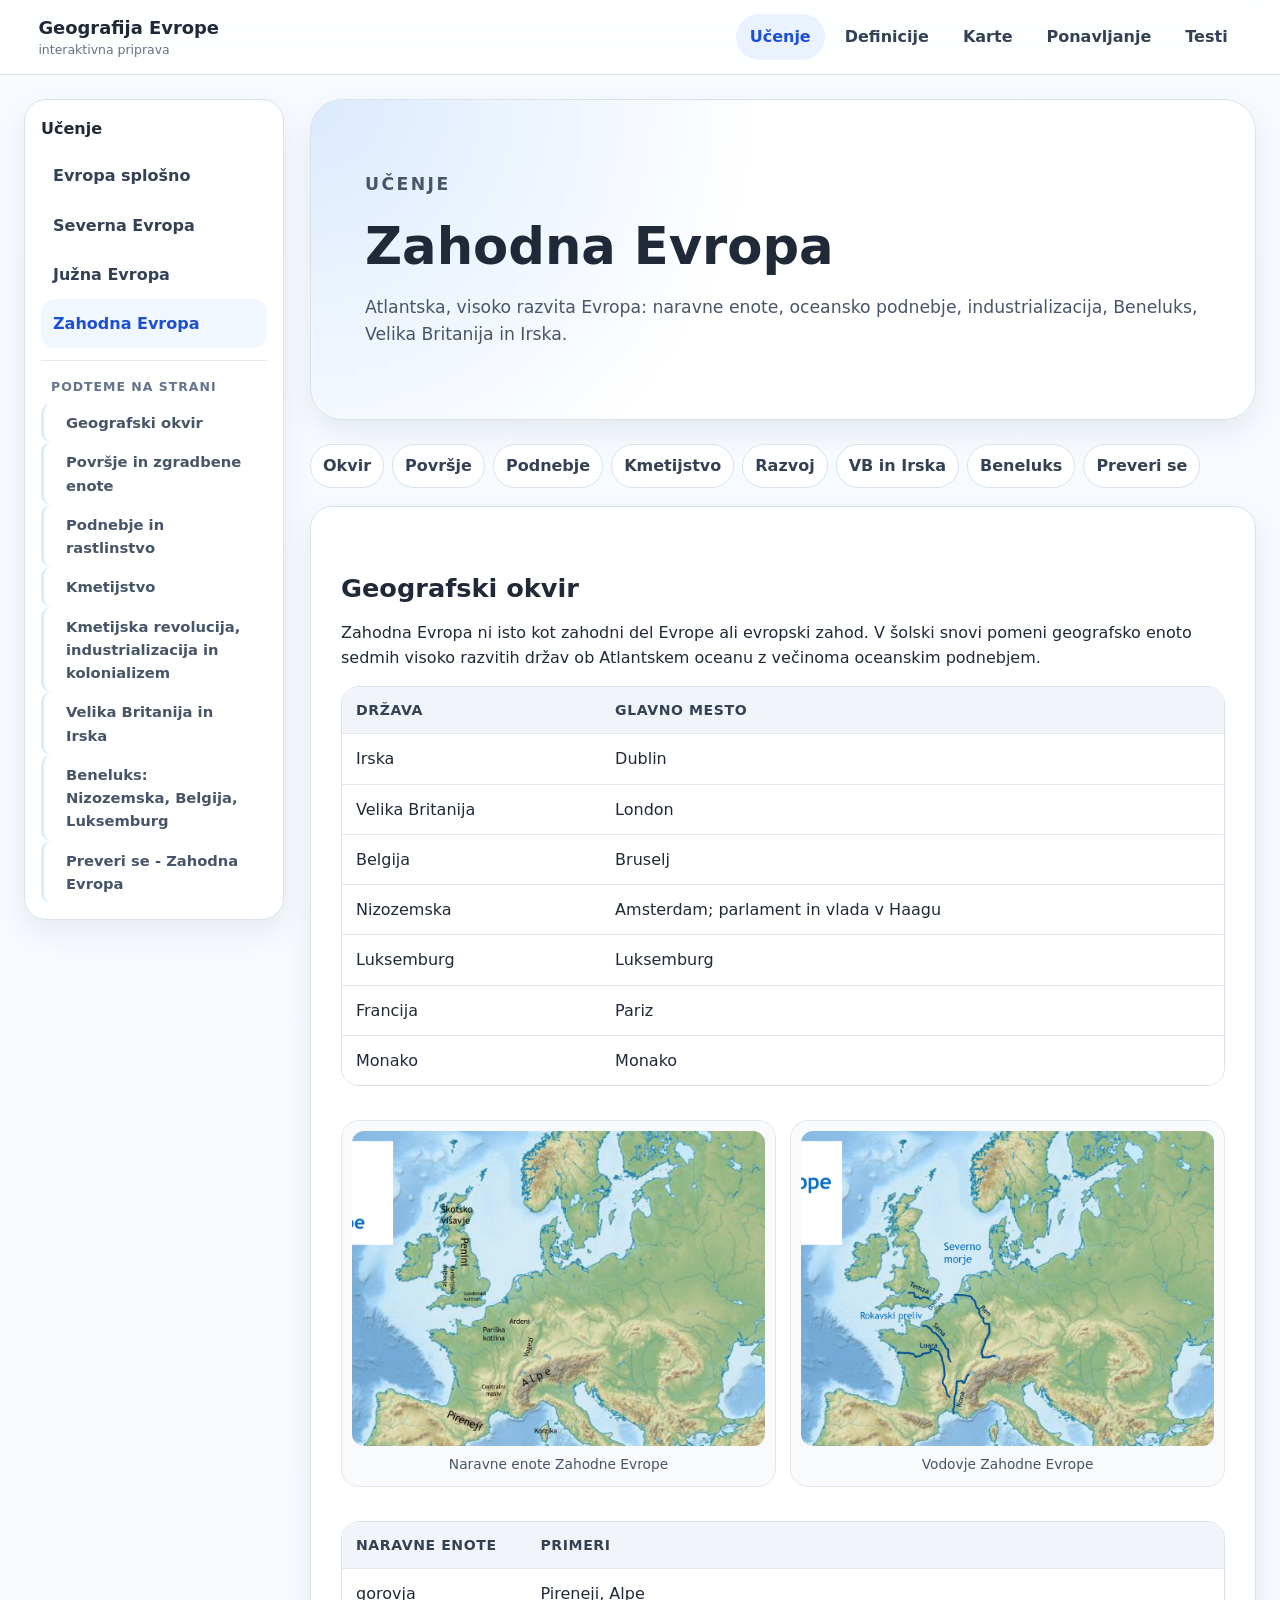
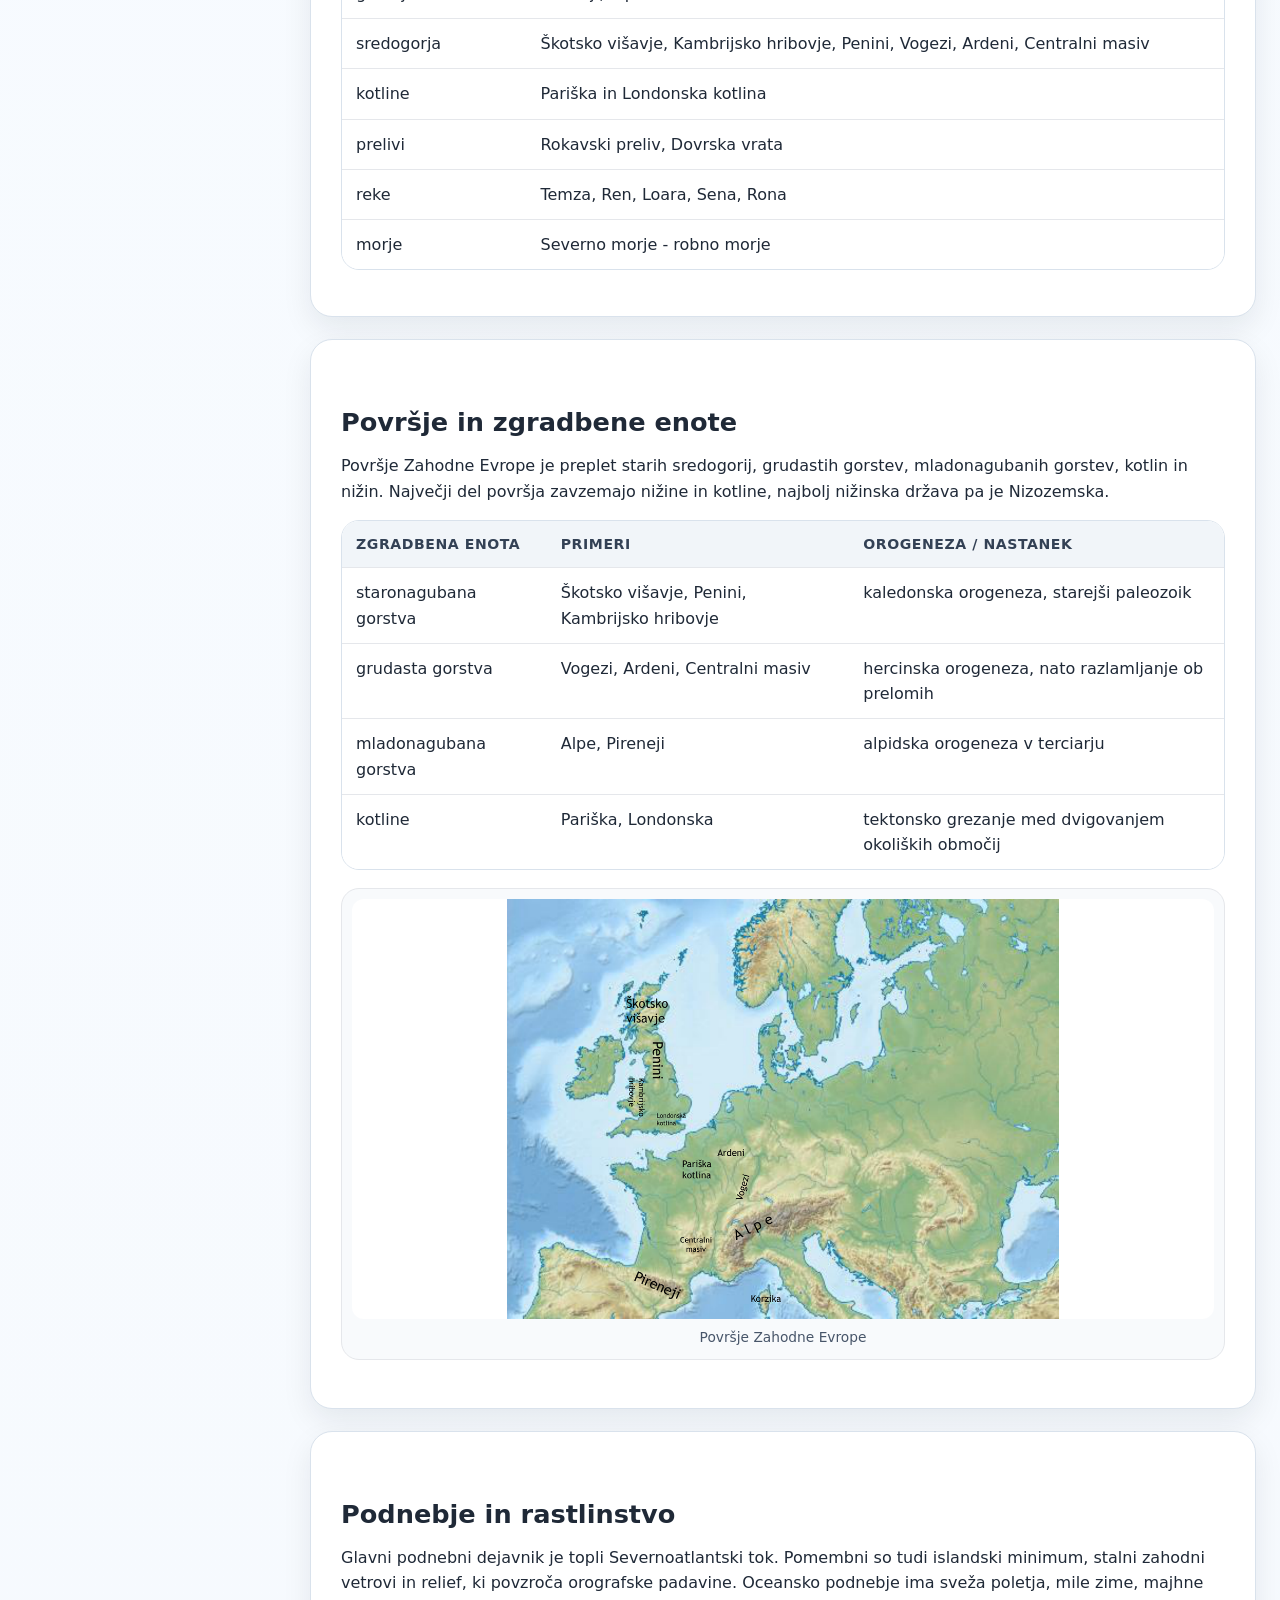
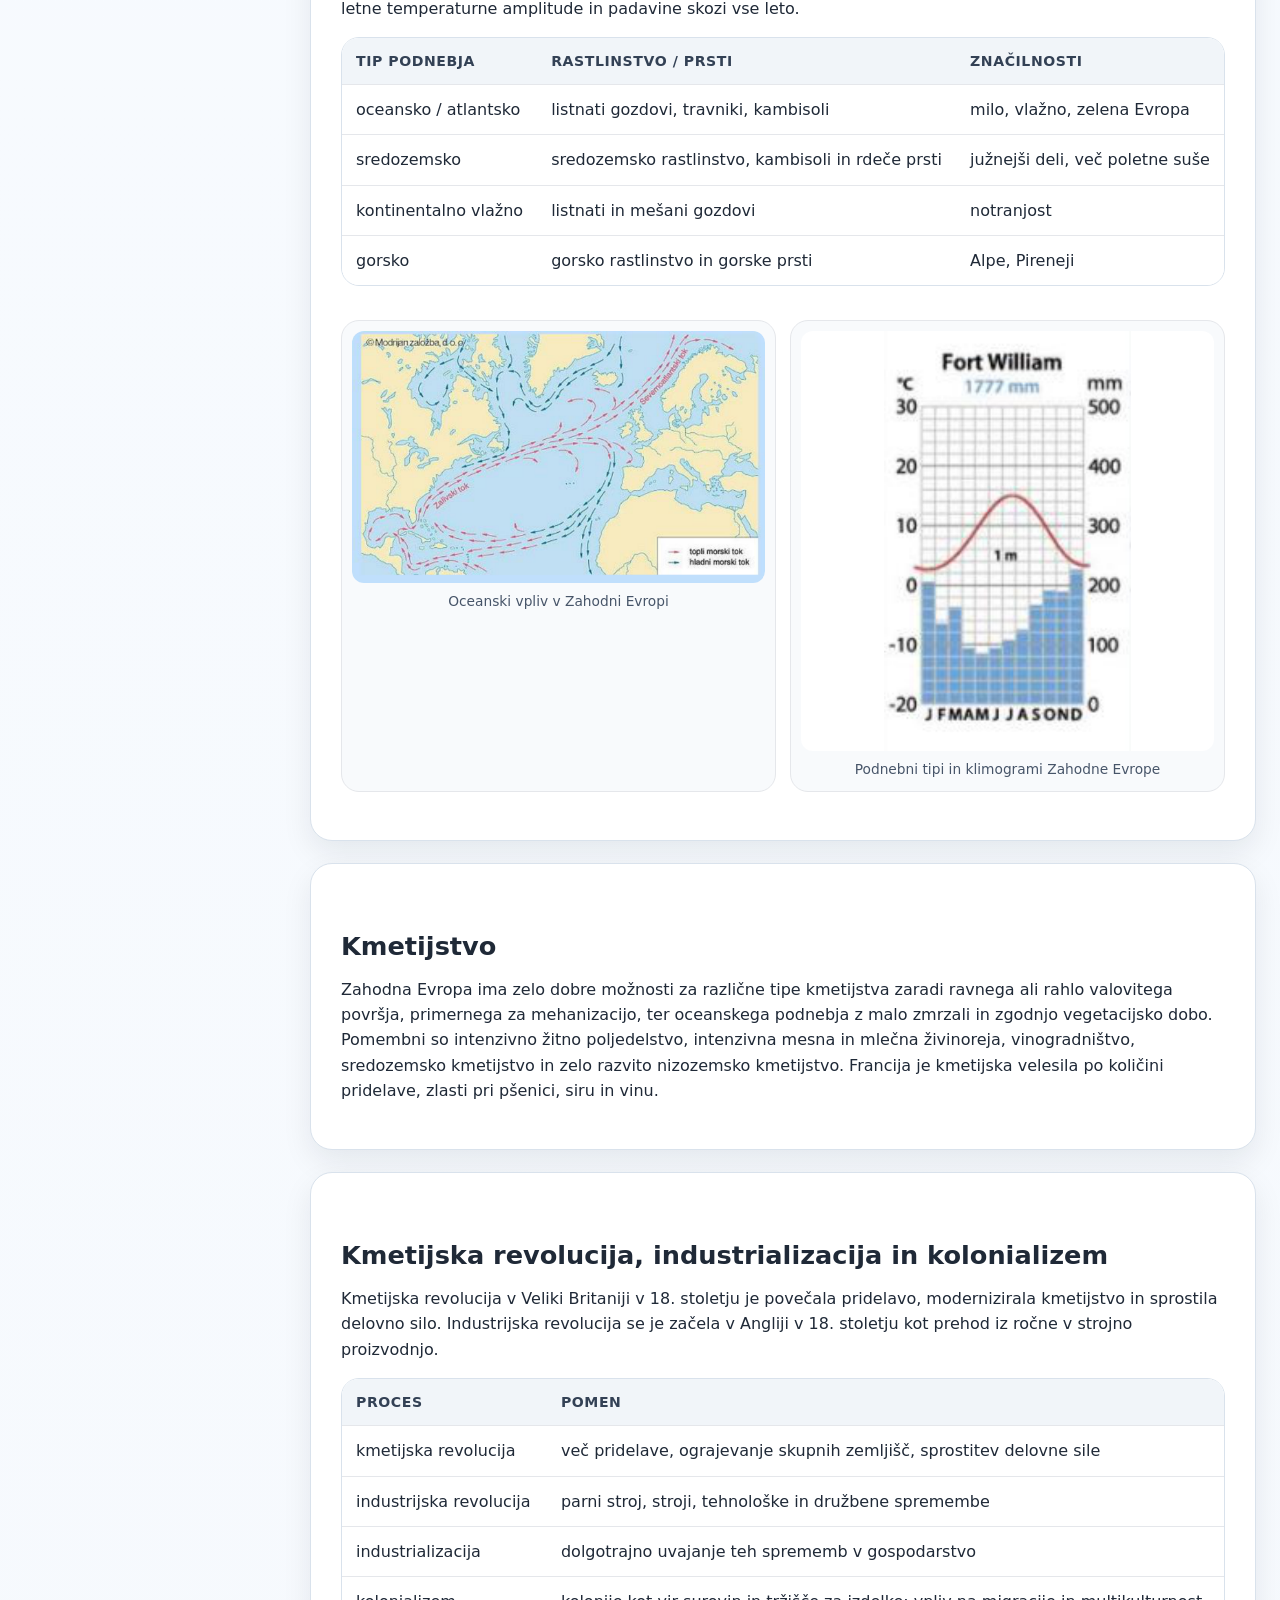
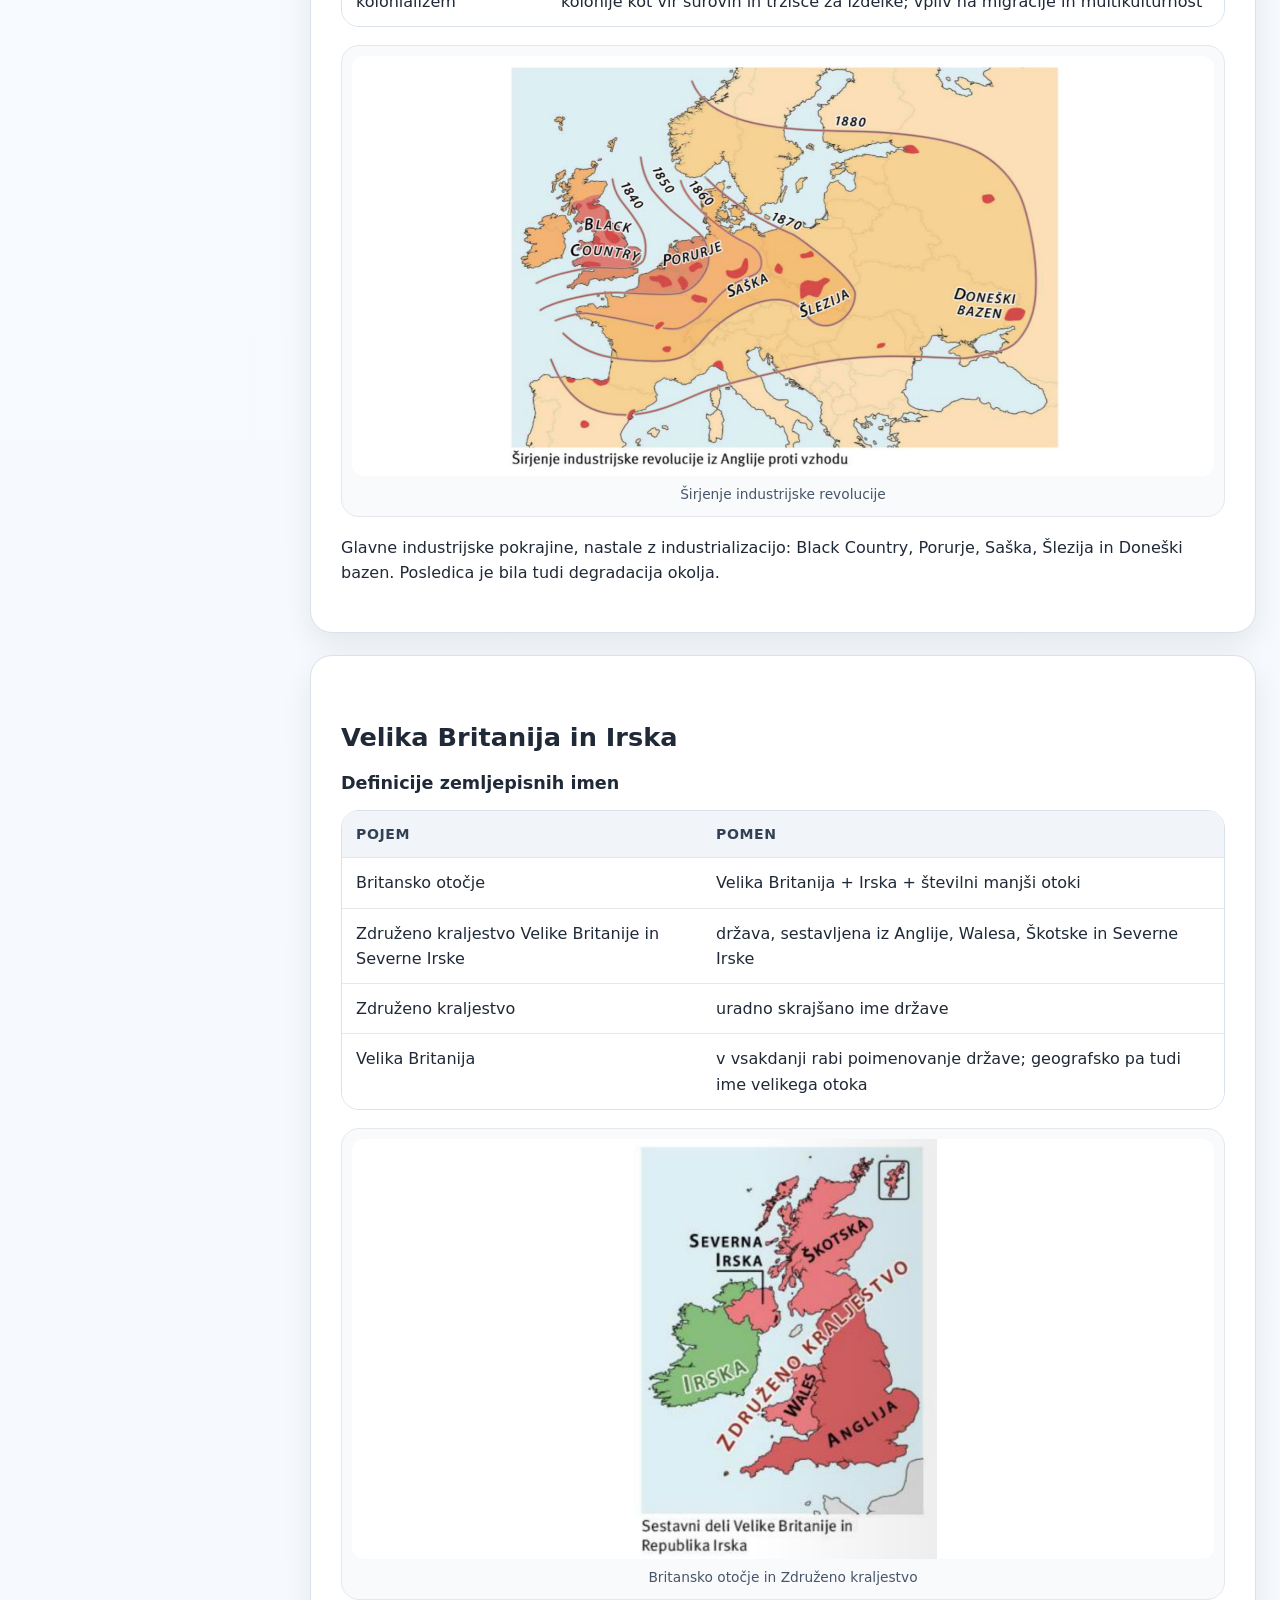
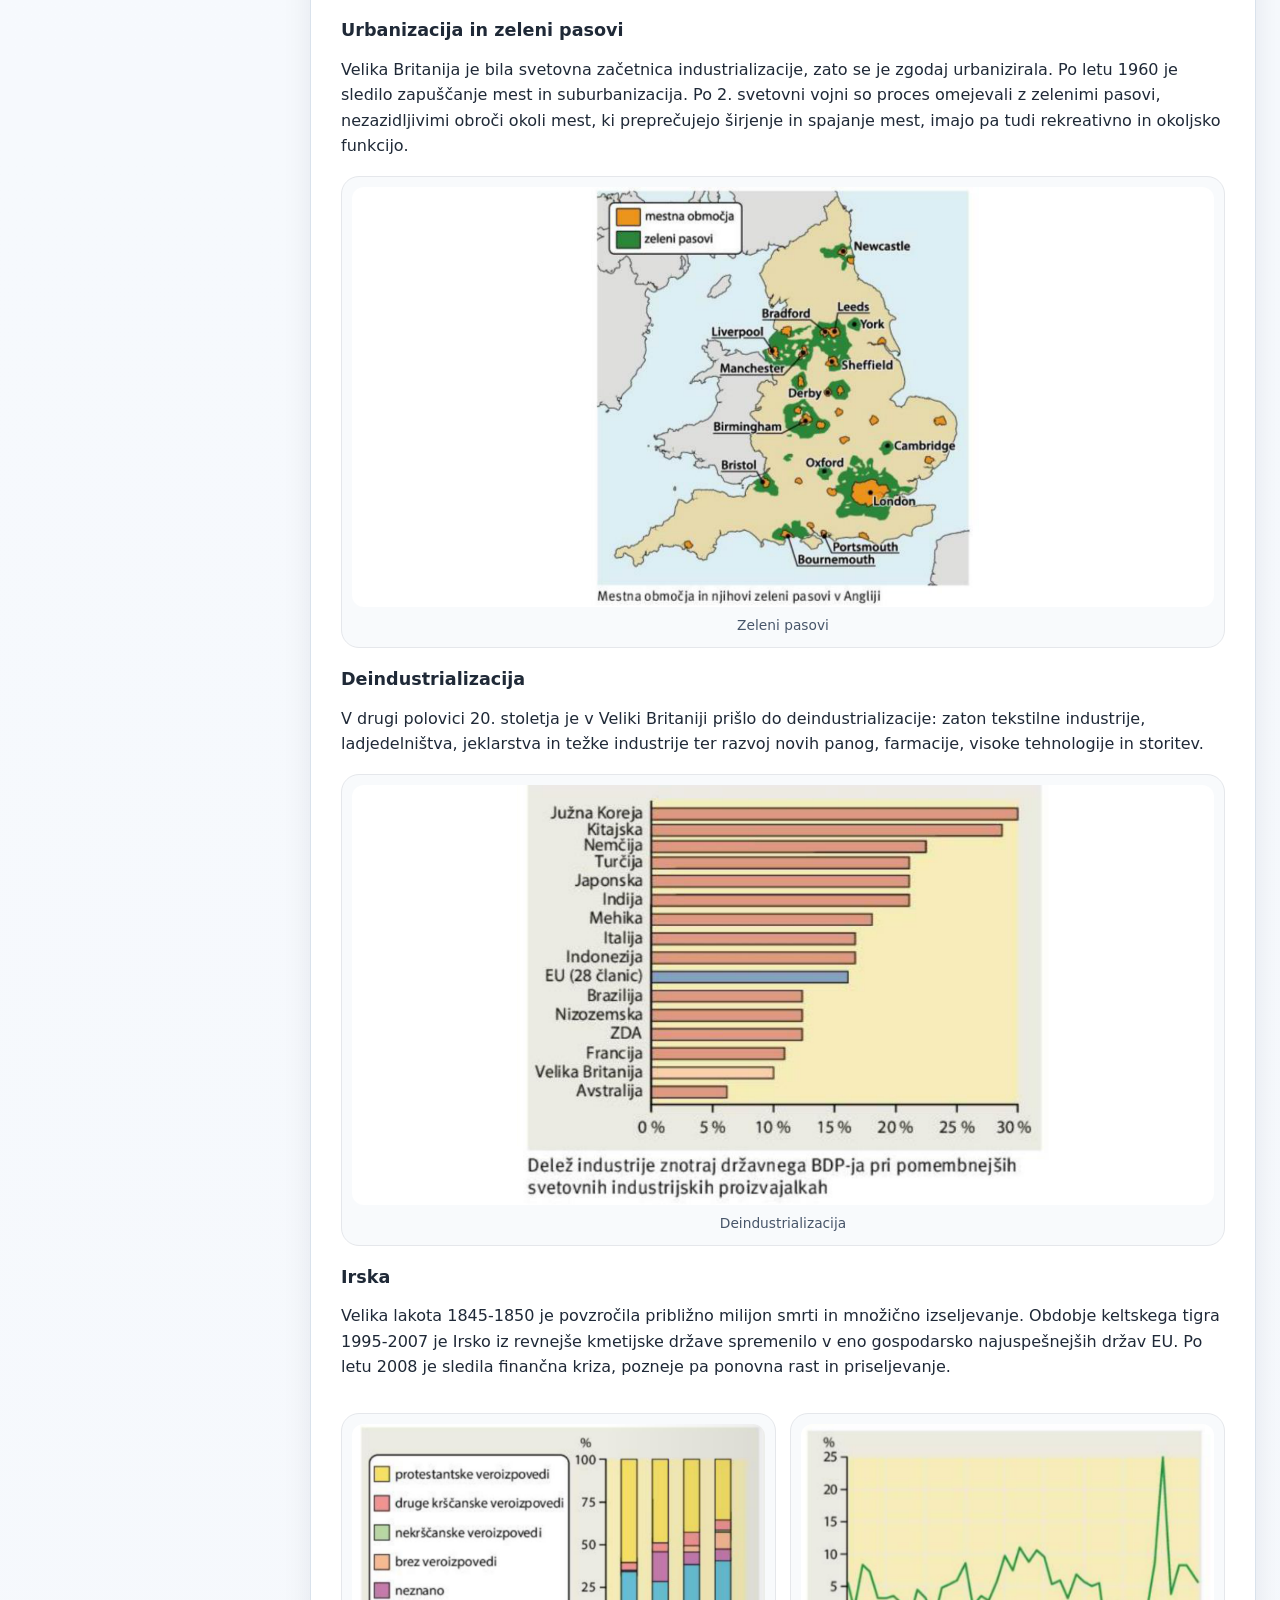
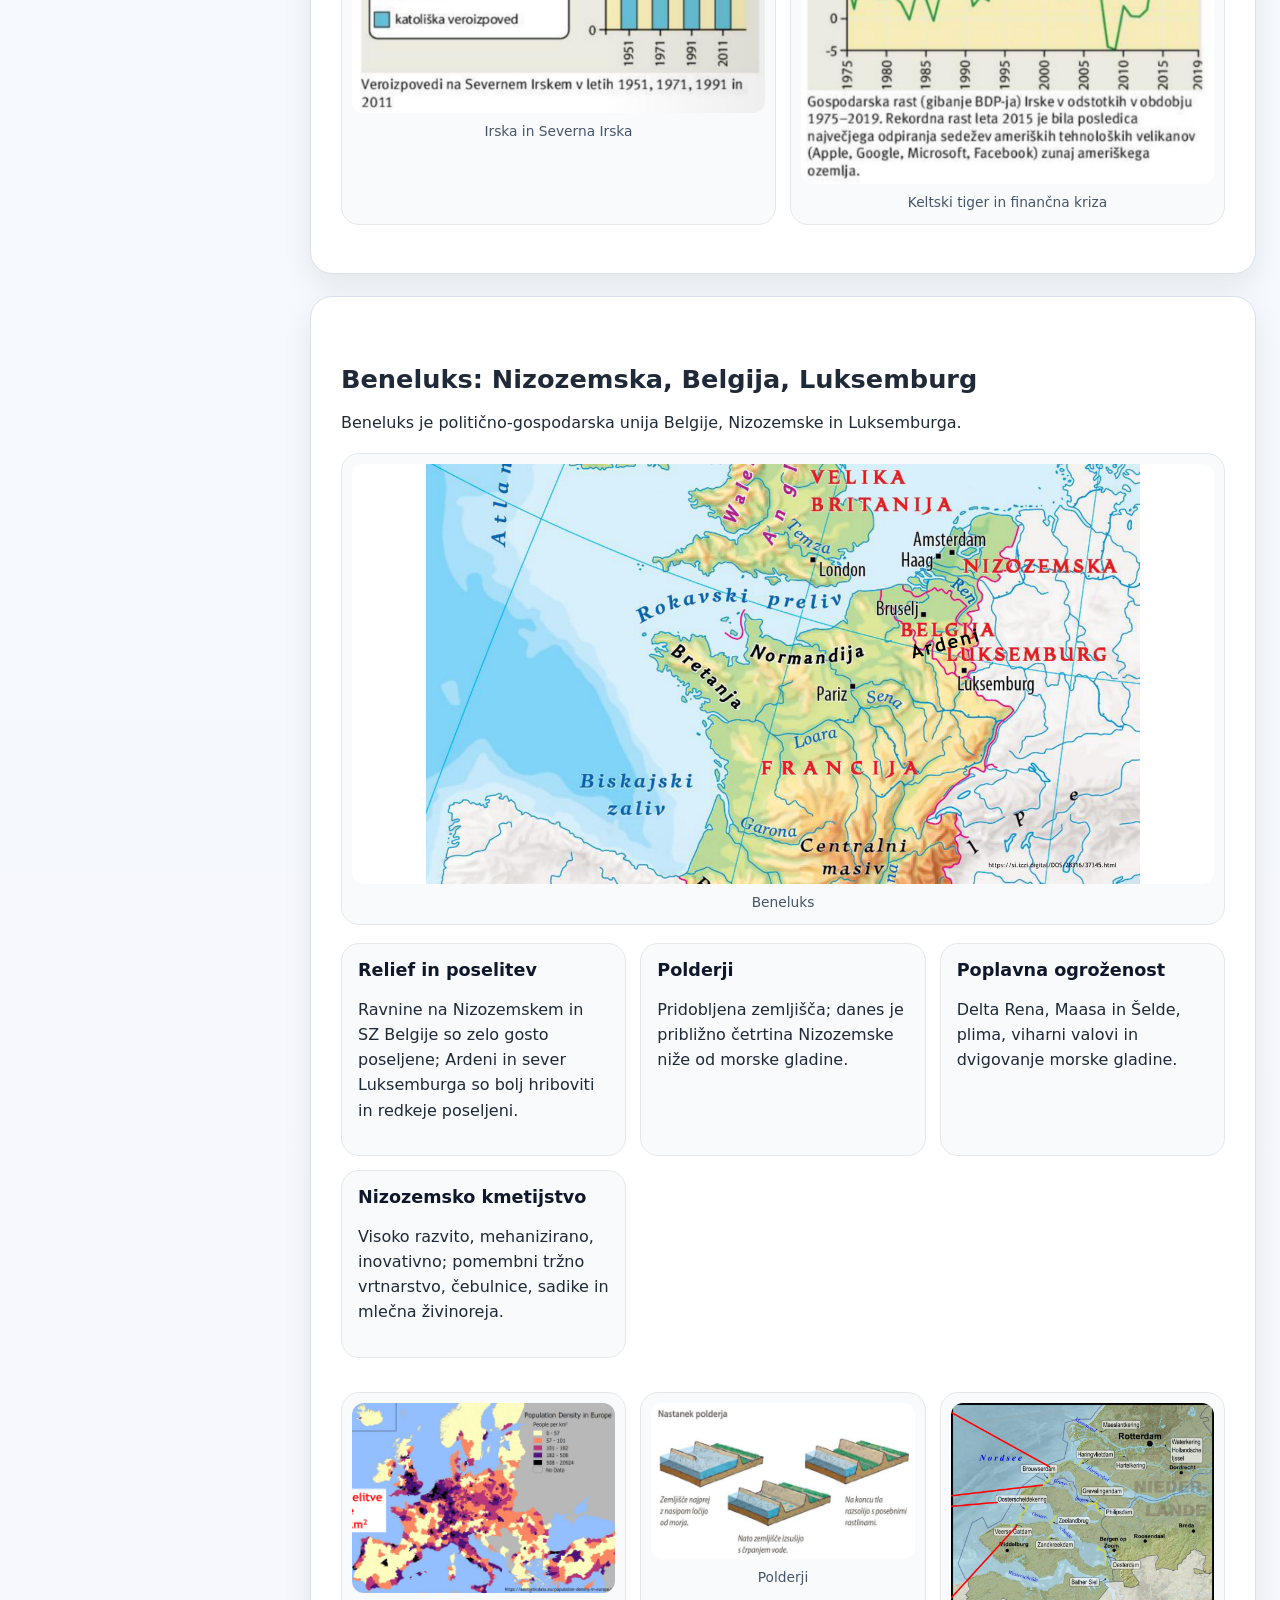
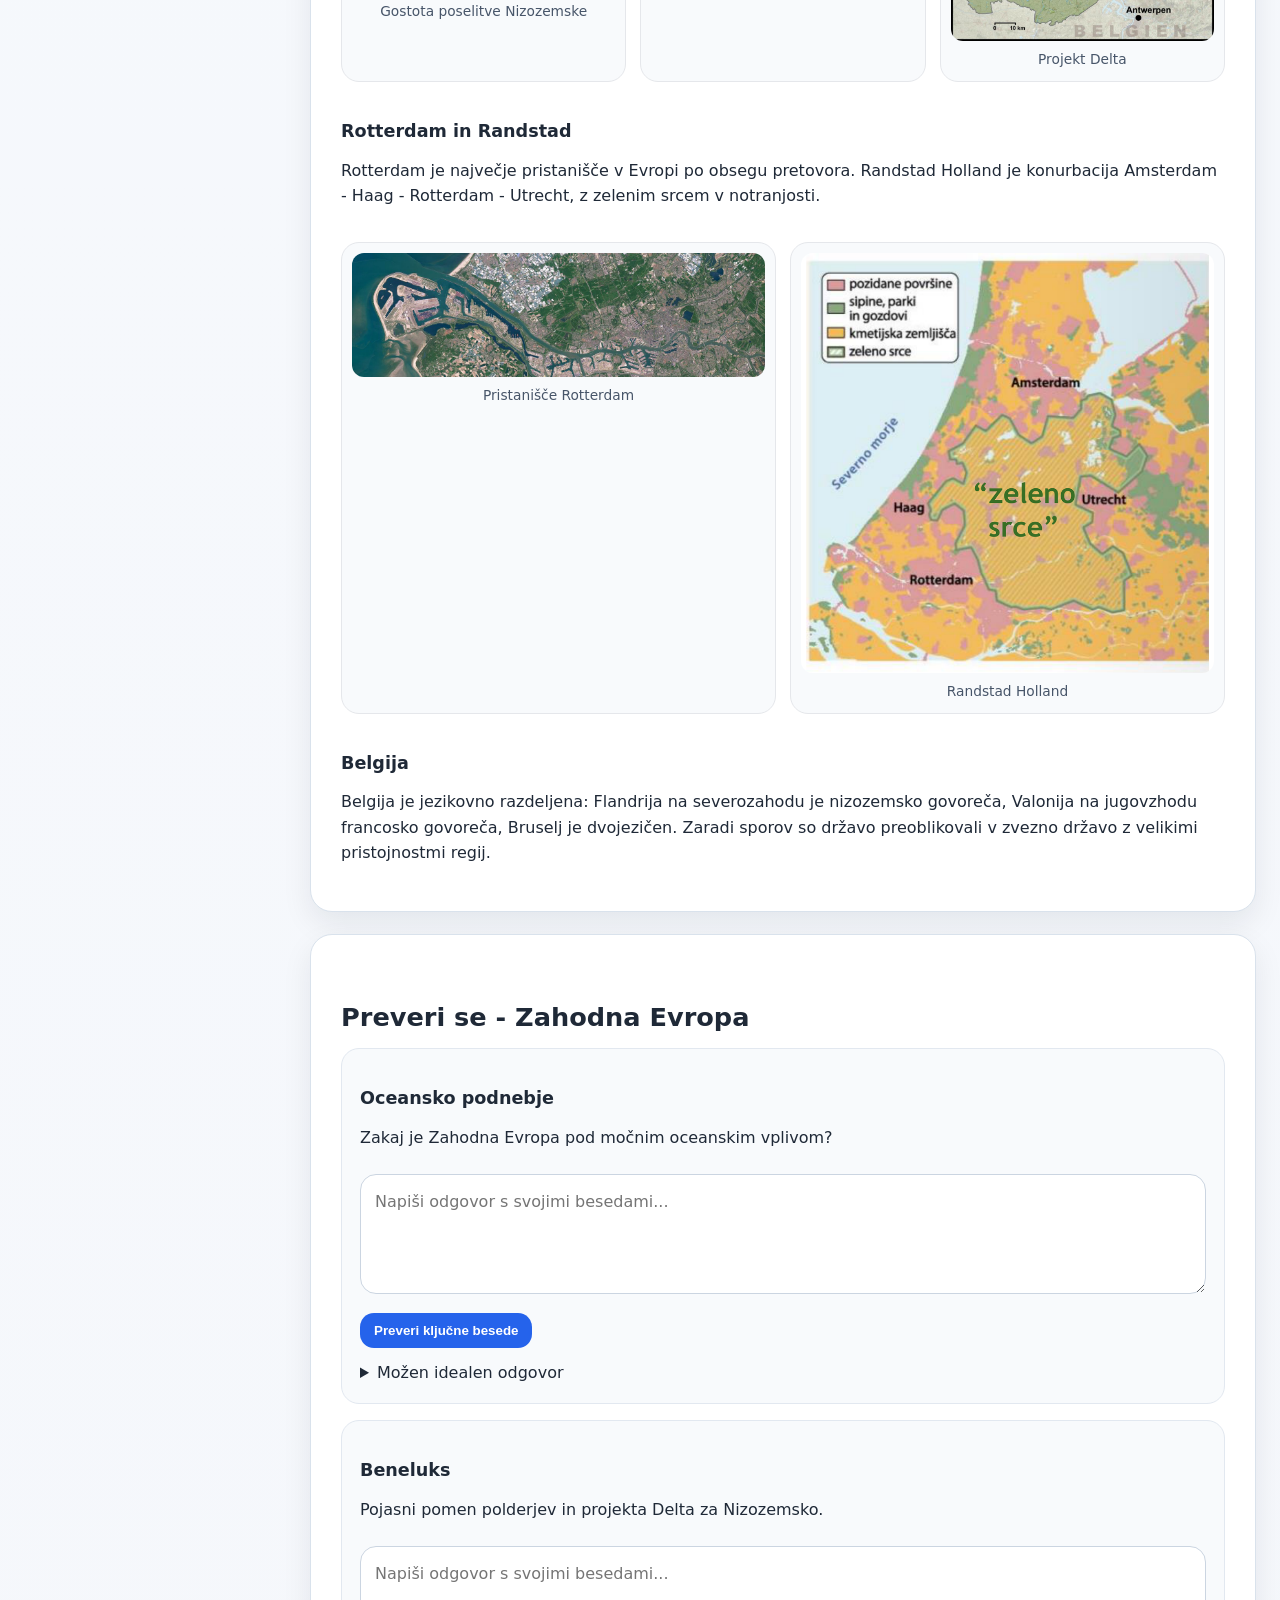
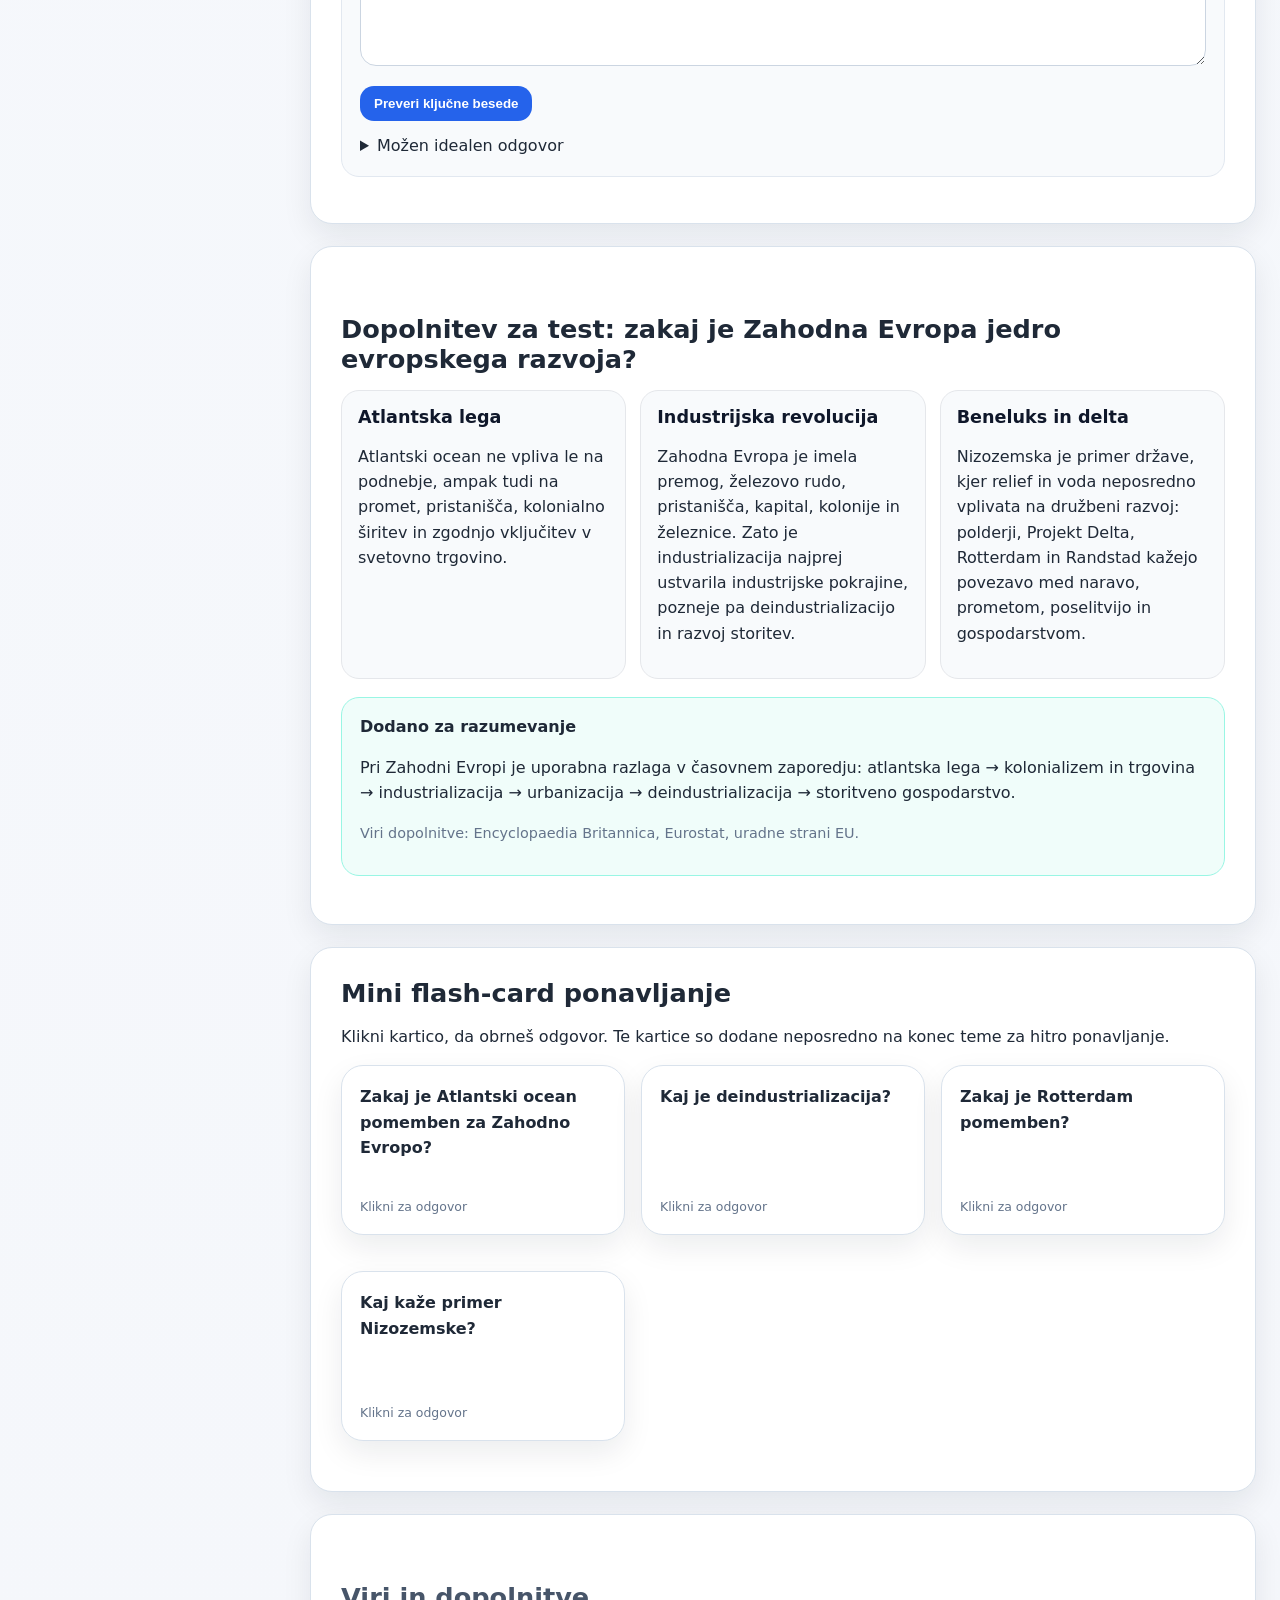
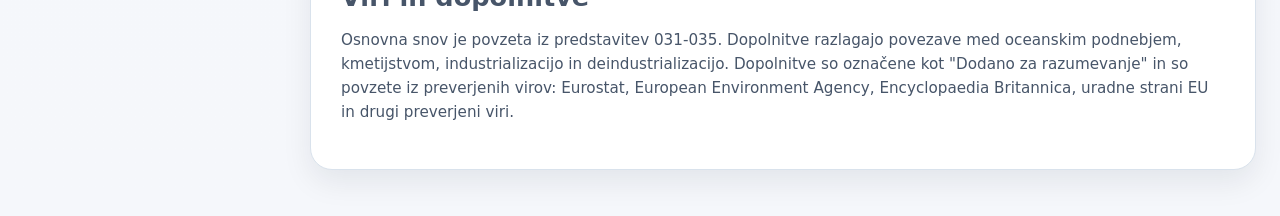
==== ucenje/zahodna-evropa.html @ 6bd6464d "Add files via upload" ====
<!DOCTYPE html>

<html lang="sl"><head><meta charset="utf-8"/><meta content="width=device-width, initial-scale=1" name="viewport"/><title>Zahodna Evropa</title><link href="../assets/css/styles.css" rel="stylesheet"/></head><body><header class="site-header">
<div class="brand"><a href="../index.html">Geografija Evrope</a><span>interaktivna priprava</span></div>
<button aria-label="Odpri meni" class="burger">☰</button>
<nav class="top-nav">
<a class="active" href="../ucenje/evropa.html">Učenje</a>
<a class="" href="../definicije.html">Definicije</a>
<a class="" href="../karte.html">Karte</a>
<div class="nav-dd"><a class="" href="../ponavljanje/top-vprasanja.html">Ponavljanje</a><div class="dd-menu"><a href="../ponavljanje/top-vprasanja.html">Top vprašanja</a><a href="../ponavljanje/flashcards.html">Flash-cards</a></div></div>
<a class="" href="../testi.html">Testi</a>
</nav>
</header><main class="layout"><button aria-expanded="false" class="subnav-toggle">☰ Podteme snovi</button><aside class="sidebar"><div class="side-title">Učenje</div><a href="evropa.html">Evropa splošno</a><a href="severna-evropa.html">Severna Evropa</a><a href="juzna-evropa.html">Južna Evropa</a><a class="current" href="zahodna-evropa.html">Zahodna Evropa</a><div class="side-divider"></div><div class="side-subtitle">Podteme na strani</div><a class="sublink" href="#okvir">Geografski okvir</a><a class="sublink" href="#povrsje">Površje in zgradbene enote</a><a class="sublink" href="#podnebje">Podnebje in rastlinstvo</a><a class="sublink" href="#kmetijstvo">Kmetijstvo</a><a class="sublink" href="#razvoj">Kmetijska revolucija, industrializacija in kolonializem</a><a class="sublink" href="#uk">Velika Britanija in Irska</a><a class="sublink" href="#beneluks">Beneluks: Nizozemska, Belgija, Luksemburg</a><a class="sublink" href="#preveri">Preveri se - Zahodna Evropa</a></aside><section class="content"><section class="hero"><div><p class="kicker">Učenje</p><h1>Zahodna Evropa</h1><p>Atlantska, visoko razvita Evropa: naravne enote, oceansko podnebje, industrializacija, Beneluks, Velika Britanija in Irska.</p></div></section><div class="toc"><a href="#okvir">Okvir</a><a href="#povrsje">Površje</a><a href="#podnebje">Podnebje</a><a href="#kmetijstvo">Kmetijstvo</a><a href="#razvoj">Razvoj</a><a href="#uk">VB in Irska</a><a href="#beneluks">Beneluks</a><a href="#preveri">Preveri se</a></div><section class="learn-section" id="okvir"><h2>Geografski okvir</h2><p>Zahodna Evropa ni isto kot zahodni del Evrope ali evropski zahod. V šolski snovi pomeni geografsko enoto sedmih visoko razvitih držav ob Atlantskem oceanu z večinoma oceanskim podnebjem.</p><div class="table-wrap"><table><thead><tr><th>Država</th><th>Glavno mesto</th></tr></thead><tbody><tr><td>Irska</td><td>Dublin</td></tr><tr><td>Velika Britanija</td><td>London</td></tr><tr><td>Belgija</td><td>Bruselj</td></tr><tr><td>Nizozemska</td><td>Amsterdam; parlament in vlada v Haagu</td></tr><tr><td>Luksemburg</td><td>Luksemburg</td></tr><tr><td>Francija</td><td>Pariz</td></tr><tr><td>Monako</td><td>Monako</td></tr></tbody></table></div><div class="grid-2"><figure class="fig"><img alt="Naravne enote Zahodne Evrope" src="../assets/images/zahodna_naravne_enote.png"/><figcaption>Naravne enote Zahodne Evrope</figcaption></figure><figure class="fig"><img alt="Vodovje Zahodne Evrope" src="../assets/images/zahodna_vodovje.png"/><figcaption>Vodovje Zahodne Evrope</figcaption></figure></div><div class="table-wrap"><table><thead><tr><th>Naravne enote</th><th>Primeri</th></tr></thead><tbody><tr><td>gorovja</td><td>Pireneji, Alpe</td></tr><tr><td>sredogorja</td><td>Škotsko višavje, Kambrijsko hribovje, Penini, Vogezi, Ardeni, Centralni masiv</td></tr><tr><td>kotline</td><td>Pariška in Londonska kotlina</td></tr><tr><td>prelivi</td><td>Rokavski preliv, Dovrska vrata</td></tr><tr><td>reke</td><td>Temza, Ren, Loara, Sena, Rona</td></tr><tr><td>morje</td><td>Severno morje - robno morje</td></tr></tbody></table></div></section><section class="learn-section" id="povrsje"><h2>Površje in zgradbene enote</h2><p>Površje Zahodne Evrope je preplet starih sredogorij, grudastih gorstev, mladonagubanih gorstev, kotlin in nižin. Največji del površja zavzemajo nižine in kotline, najbolj nižinska država pa je Nizozemska.</p><div class="table-wrap"><table><thead><tr><th>Zgradbena enota</th><th>Primeri</th><th>Orogeneza / nastanek</th></tr></thead><tbody><tr><td>staronagubana gorstva</td><td>Škotsko višavje, Penini, Kambrijsko hribovje</td><td>kaledonska orogeneza, starejši paleozoik</td></tr><tr><td>grudasta gorstva</td><td>Vogezi, Ardeni, Centralni masiv</td><td>hercinska orogeneza, nato razlamljanje ob prelomih</td></tr><tr><td>mladonagubana gorstva</td><td>Alpe, Pireneji</td><td>alpidska orogeneza v terciarju</td></tr><tr><td>kotline</td><td>Pariška, Londonska</td><td>tektonsko grezanje med dvigovanjem okoliških območij</td></tr></tbody></table></div><figure class="fig"><img alt="Površje Zahodne Evrope" src="../assets/images/zahodna_povrsje.png"/><figcaption>Površje Zahodne Evrope</figcaption></figure></section><section class="learn-section" id="podnebje"><h2>Podnebje in rastlinstvo</h2><p>Glavni podnebni dejavnik je topli Severnoatlantski tok. Pomembni so tudi islandski minimum, stalni zahodni vetrovi in relief, ki povzroča orografske padavine. Oceansko podnebje ima sveža poletja, mile zime, majhne letne temperaturne amplitude in padavine skozi vse leto.</p><div class="table-wrap"><table><thead><tr><th>Tip podnebja</th><th>Rastlinstvo / prsti</th><th>Značilnosti</th></tr></thead><tbody><tr><td>oceansko / atlantsko</td><td>listnati gozdovi, travniki, kambisoli</td><td>milo, vlažno, zelena Evropa</td></tr><tr><td>sredozemsko</td><td>sredozemsko rastlinstvo, kambisoli in rdeče prsti</td><td>južnejši deli, več poletne suše</td></tr><tr><td>kontinentalno vlažno</td><td>listnati in mešani gozdovi</td><td>notranjost</td></tr><tr><td>gorsko</td><td>gorsko rastlinstvo in gorske prsti</td><td>Alpe, Pireneji</td></tr></tbody></table></div><div class="grid-2"><figure class="fig"><img alt="Oceanski vpliv v Zahodni Evropi" src="../assets/images/zahodna_podnebje.png"/><figcaption>Oceanski vpliv v Zahodni Evropi</figcaption></figure><figure class="fig"><img alt="Podnebni tipi in klimogrami Zahodne Evrope" src="../assets/images/zahodna_klimogrami.png"/><figcaption>Podnebni tipi in klimogrami Zahodne Evrope</figcaption></figure></div></section><section class="learn-section" id="kmetijstvo"><h2>Kmetijstvo</h2><p>Zahodna Evropa ima zelo dobre možnosti za različne tipe kmetijstva zaradi ravnega ali rahlo valovitega površja, primernega za mehanizacijo, ter oceanskega podnebja z malo zmrzali in zgodnjo vegetacijsko dobo. Pomembni so intenzivno žitno poljedelstvo, intenzivna mesna in mlečna živinoreja, vinogradništvo, sredozemsko kmetijstvo in zelo razvito nizozemsko kmetijstvo. Francija je kmetijska velesila po količini pridelave, zlasti pri pšenici, siru in vinu.</p></section><section class="learn-section" id="razvoj"><h2>Kmetijska revolucija, industrializacija in kolonializem</h2><p>Kmetijska revolucija v Veliki Britaniji v 18. stoletju je povečala pridelavo, modernizirala kmetijstvo in sprostila delovno silo. Industrijska revolucija se je začela v Angliji v 18. stoletju kot prehod iz ročne v strojno proizvodnjo.</p><div class="table-wrap"><table><thead><tr><th>Proces</th><th>Pomen</th></tr></thead><tbody><tr><td>kmetijska revolucija</td><td>več pridelave, ograjevanje skupnih zemljišč, sprostitev delovne sile</td></tr><tr><td>industrijska revolucija</td><td>parni stroj, stroji, tehnološke in družbene spremembe</td></tr><tr><td>industrializacija</td><td>dolgotrajno uvajanje teh sprememb v gospodarstvo</td></tr><tr><td>kolonializem</td><td>kolonije kot vir surovin in tržišče za izdelke; vpliv na migracije in multikulturnost</td></tr></tbody></table></div><figure class="fig"><img alt="Širjenje industrijske revolucije" src="../assets/images/sirjenje_industrijske_revolucije.png"/><figcaption>Širjenje industrijske revolucije</figcaption></figure><p>Glavne industrijske pokrajine, nastale z industrializacijo: Black Country, Porurje, Saška, Šlezija in Doneški bazen. Posledica je bila tudi degradacija okolja.</p></section><section class="learn-section" id="uk"><h2>Velika Britanija in Irska</h2><h3>Definicije zemljepisnih imen</h3><div class="table-wrap"><table><thead><tr><th>Pojem</th><th>Pomen</th></tr></thead><tbody><tr><td>Britansko otočje</td><td>Velika Britanija + Irska + številni manjši otoki</td></tr><tr><td>Združeno kraljestvo Velike Britanije in Severne Irske</td><td>država, sestavljena iz Anglije, Walesa, Škotske in Severne Irske</td></tr><tr><td>Združeno kraljestvo</td><td>uradno skrajšano ime države</td></tr><tr><td>Velika Britanija</td><td>v vsakdanji rabi poimenovanje države; geografsko pa tudi ime velikega otoka</td></tr></tbody></table></div><figure class="fig"><img alt="Britansko otočje in Združeno kraljestvo" src="../assets/images/britansko_otocje.png"/><figcaption>Britansko otočje in Združeno kraljestvo</figcaption></figure><h3>Urbanizacija in zeleni pasovi</h3><p>Velika Britanija je bila svetovna začetnica industrializacije, zato se je zgodaj urbanizirala. Po letu 1960 je sledilo zapuščanje mest in suburbanizacija. Po 2. svetovni vojni so proces omejevali z zelenimi pasovi, nezazidljivimi obroči okoli mest, ki preprečujejo širjenje in spajanje mest, imajo pa tudi rekreativno in okoljsko funkcijo.</p><figure class="fig"><img alt="Zeleni pasovi" src="../assets/images/zeleni_pasovi.png"/><figcaption>Zeleni pasovi</figcaption></figure><h3>Deindustrializacija</h3><p>V drugi polovici 20. stoletja je v Veliki Britaniji prišlo do deindustrializacije: zaton tekstilne industrije, ladjedelništva, jeklarstva in težke industrije ter razvoj novih panog, farmacije, visoke tehnologije in storitev.</p><figure class="fig"><img alt="Deindustrializacija" src="../assets/images/deindustrializacija_uk.png"/><figcaption>Deindustrializacija</figcaption></figure><h3>Irska</h3><p>Velika lakota 1845-1850 je povzročila približno milijon smrti in množično izseljevanje. Obdobje keltskega tigra 1995-2007 je Irsko iz revnejše kmetijske države spremenilo v eno gospodarsko najuspešnejših držav EU. Po letu 2008 je sledila finančna kriza, pozneje pa ponovna rast in priseljevanje.</p><div class="grid-2"><figure class="fig"><img alt="Irska in Severna Irska" src="../assets/images/irska_severna_irska.png"/><figcaption>Irska in Severna Irska</figcaption></figure><figure class="fig"><img alt="Keltski tiger in finančna kriza" src="../assets/images/keltski_tiger.png"/><figcaption>Keltski tiger in finančna kriza</figcaption></figure></div></section><section class="learn-section" id="beneluks"><h2>Beneluks: Nizozemska, Belgija, Luksemburg</h2><p>Beneluks je politično-gospodarska unija Belgije, Nizozemske in Luksemburga.</p><figure class="fig"><img alt="Beneluks" src="../assets/images/beneluks_karta.png"/><figcaption>Beneluks</figcaption></figure><div class="cards"><article class="card"><h3>Relief in poselitev</h3><p>Ravnine na Nizozemskem in SZ Belgije so zelo gosto poseljene; Ardeni in sever Luksemburga so bolj hriboviti in redkeje poseljeni.</p></article><article class="card"><h3>Polderji</h3><p>Pridobljena zemljišča; danes je približno četrtina Nizozemske niže od morske gladine.</p></article><article class="card"><h3>Poplavna ogroženost</h3><p>Delta Rena, Maasa in Šelde, plima, viharni valovi in dvigovanje morske gladine.</p></article><article class="card"><h3>Nizozemsko kmetijstvo</h3><p>Visoko razvito, mehanizirano, inovativno; pomembni tržno vrtnarstvo, čebulnice, sadike in mlečna živinoreja.</p></article></div><div class="grid-3"><figure class="fig"><img alt="Gostota poselitve Nizozemske" src="../assets/images/gostota_nizozemska.png"/><figcaption>Gostota poselitve Nizozemske</figcaption></figure><figure class="fig"><img alt="Polderji" src="../assets/images/polderji.png"/><figcaption>Polderji</figcaption></figure><figure class="fig"><img alt="Projekt Delta" src="../assets/images/projekt_delta.png"/><figcaption>Projekt Delta</figcaption></figure></div><h3>Rotterdam in Randstad</h3><p>Rotterdam je največje pristanišče v Evropi po obsegu pretovora. Randstad Holland je konurbacija Amsterdam - Haag - Rotterdam - Utrecht, z zelenim srcem v notranjosti.</p><div class="grid-2"><figure class="fig"><img alt="Pristanišče Rotterdam" src="../assets/images/rotterdam.png"/><figcaption>Pristanišče Rotterdam</figcaption></figure><figure class="fig"><img alt="Randstad Holland" src="../assets/images/randstad.png"/><figcaption>Randstad Holland</figcaption></figure></div><h3>Belgija</h3><p>Belgija je jezikovno razdeljena: Flandrija na severozahodu je nizozemsko govoreča, Valonija na jugovzhodu francosko govoreča, Bruselj je dvojezičen. Zaradi sporov so državo preoblikovali v zvezno državo z velikimi pristojnostmi regij.</p></section><section class="learn-section" id="preveri"><h2>Preveri se - Zahodna Evropa</h2><div class="check-block" data-keywords="Atlantski ocean|Severnoatlantski tok|zahodni vetrovi|padavine|mile zime"><h3>Oceansko podnebje</h3><p>Zakaj je Zahodna Evropa pod močnim oceanskim vplivom?</p><textarea placeholder="Napiši odgovor s svojimi besedami..."></textarea><button class="btn check-answer">Preveri ključne besede</button><div class="feedback"></div><details><summary>Možen idealen odgovor</summary><p>Zahodna Evropa leži ob Atlantskem oceanu. Topli Severnoatlantski tok in stalni zahodni vetrovi prinašajo vlažen in mil zrak, zato ima območje mile zime, sveža poletja in padavine skozi vse leto.</p><p><a href="zahodna-evropa.html#podnebje">Preberi več v snovi</a></p></details></div><div class="check-block" data-keywords="polderji|nasipi|izsuševanje|depresija|Delta|poplave"><h3>Beneluks</h3><p>Pojasni pomen polderjev in projekta Delta za Nizozemsko.</p><textarea placeholder="Napiši odgovor s svojimi besedami..."></textarea><button class="btn check-answer">Preveri ključne besede</button><div class="feedback"></div><details><summary>Možen idealen odgovor</summary><p>Polderji so izsušena zemljišča, ki so Nizozemski omogočila nova območja za kmetijstvo in poselitev, vendar del površja leži pod morsko gladino. Projekt Delta je sistem nasipov in zapornic, ki zmanjšuje poplavno ogroženost v delti Rena, Maasa in Šelde.</p><p><a href="zahodna-evropa.html#beneluks">Preberi več v snovi</a></p></details></div></section>
<section class="learn-section" id="dopolnitev-zahod"><h2>Dopolnitev za test: zakaj je Zahodna Evropa jedro evropskega razvoja?</h2>
<div class="cards"><article class="card"><h3>Atlantska lega</h3><p>Atlantski ocean ne vpliva le na podnebje, ampak tudi na promet, pristanišča, kolonialno širitev in zgodnjo vključitev v svetovno trgovino.</p></article><article class="card"><h3>Industrijska revolucija</h3><p>Zahodna Evropa je imela premog, železovo rudo, pristanišča, kapital, kolonije in železnice. Zato je industrializacija najprej ustvarila industrijske pokrajine, pozneje pa deindustrializacijo in razvoj storitev.</p></article><article class="card"><h3>Beneluks in delta</h3><p>Nizozemska je primer države, kjer relief in voda neposredno vplivata na družbeni razvoj: polderji, Projekt Delta, Rotterdam in Randstad kažejo povezavo med naravo, prometom, poselitvijo in gospodarstvom.</p></article></div>
<div class="add"><strong>Dodano za razumevanje</strong><p>Pri Zahodni Evropi je uporabna razlaga v časovnem zaporedju: atlantska lega → kolonializem in trgovina → industrializacija → urbanizacija → deindustrializacija → storitveno gospodarstvo.</p><p class="source-note">Viri dopolnitve: Encyclopaedia Britannica, Eurostat, uradne strani EU.</p></div></section>
<section class="learn-section mini-flash-section"><h2>Mini flash-card ponavljanje</h2><p>Klikni kartico, da obrneš odgovor. Te kartice so dodane neposredno na konec teme za hitro ponavljanje.</p><div class="flash-grid inline-flash"><div class="flash-card"><div class="flash-inner"><div class="flash-face flash-front"><div><strong>Zakaj je Atlantski ocean pomemben za Zahodno Evropo?</strong></div><div class="flash-meta">Klikni za odgovor</div></div><div class="flash-face flash-back"><div>Omili podnebje, omogoča pristanišča in čezmorsko trgovino ter je pomagal pri kolonialni in industrijski moči regije.</div><div class="flash-meta">Klikni za vprašanje</div></div></div></div><div class="flash-card"><div class="flash-inner"><div class="flash-face flash-front"><div><strong>Kaj je deindustrializacija?</strong></div><div class="flash-meta">Klikni za odgovor</div></div><div class="flash-face flash-back"><div>Zmanjšanje pomena industrije in prehod k storitvam, financam, znanju in visokotehnološkim dejavnostim.</div><div class="flash-meta">Klikni za vprašanje</div></div></div></div><div class="flash-card"><div class="flash-inner"><div class="flash-face flash-front"><div><strong>Zakaj je Rotterdam pomemben?</strong></div><div class="flash-meta">Klikni za odgovor</div></div><div class="flash-face flash-back"><div>Je veliko pristanišče ob izlivu Rena in povezuje morski promet z gospodarskim zaledjem Evrope.</div><div class="flash-meta">Klikni za vprašanje</div></div></div></div><div class="flash-card"><div class="flash-inner"><div class="flash-face flash-front"><div><strong>Kaj kaže primer Nizozemske?</strong></div><div class="flash-meta">Klikni za odgovor</div></div><div class="flash-face flash-back"><div>Da lahko človek z nasipi, polderji in vodnim upravljanjem močno preoblikuje pokrajino in omogoči gosto poselitev.</div><div class="flash-meta">Klikni za vprašanje</div></div></div></div></div></section><section class="sources"><h2>Viri in dopolnitve</h2><p>Osnovna snov je povzeta iz predstavitev 031-035. Dopolnitve razlagajo povezave med oceanskim podnebjem, kmetijstvom, industrializacijo in deindustrializacijo. Dopolnitve so označene kot "Dodano za razumevanje" in so povzete iz preverjenih virov: Eurostat, European Environment Agency, Encyclopaedia Britannica, uradne strani EU in drugi preverjeni viri.</p></section></section></main><script src="../assets/js/main.js"></script></body></html>
---- assets/css/styles.css ----
:root{--bg:#f6f8fb;--paper:#fff;--ink:#1f2937;--muted:#667085;--line:#d9e2ec;--brand:#2563eb;--brand2:#0f766e;--accent:#f59e0b;--danger:#dc2626;--good:#16a34a;--shadow:0 12px 30px rgba(15,23,42,.08);--radius:22px}
*{box-sizing:border-box}body{margin:0;background:linear-gradient(180deg,#f7fbff,#f5f7fb);font-family:Inter,ui-sans-serif,system-ui,-apple-system,Segoe UI,Roboto,Arial,sans-serif;color:var(--ink);line-height:1.58}a{color:#1d4ed8;text-decoration:none}a:hover{text-decoration:underline}h1,h2,h3{line-height:1.18}h1{font-size:clamp(2rem,4vw,3.8rem);margin:.2rem 0 1rem}h2{font-size:clamp(1.45rem,2vw,2rem);margin:2.3rem 0 1rem}h3{font-size:1.1rem;margin:1.3rem 0 .6rem}.site-header{position:sticky;top:0;z-index:50;background:rgba(255,255,255,.88);backdrop-filter:blur(16px);display:flex;align-items:center;justify-content:space-between;padding:14px clamp(14px,3vw,44px);border-bottom:1px solid var(--line)}.brand a{font-weight:850;color:var(--ink);font-size:1.12rem}.brand span{display:block;font-size:.78rem;color:var(--muted);margin-top:-2px}.top-nav{display:flex;gap:6px;align-items:center}.top-nav a,.nav-dd>a{padding:10px 14px;border-radius:999px;color:#334155;font-weight:650}.top-nav a.active,.nav-dd>a.active,.top-nav a:hover,.nav-dd>a:hover{background:#eaf2ff;color:#1d4ed8;text-decoration:none}.nav-dd{position:relative}.dd-menu{display:none;position:absolute;top:42px;right:0;background:#fff;border:1px solid var(--line);box-shadow:var(--shadow);border-radius:16px;padding:8px;min-width:190px}.dd-menu a{display:block;border-radius:12px}.nav-dd:hover .dd-menu{display:block}.burger{display:none;border:1px solid var(--line);background:#fff;border-radius:12px;padding:9px 12px;font-size:1.1rem}.layout{display:grid;grid-template-columns:260px minmax(0,1fr);gap:26px;max-width:1380px;margin:0 auto;padding:24px}.content{min-width:0}.layout.no-side{grid-template-columns:1fr;max-width:1180px}.sidebar{position:sticky;top:86px;align-self:start;background:#fff;border:1px solid var(--line);border-radius:var(--radius);padding:16px;box-shadow:var(--shadow)}.side-title{font-weight:850;margin-bottom:10px}.sidebar a{display:block;padding:12px;border-radius:14px;color:#334155;font-weight:650}.sidebar a.current,.sidebar a:hover{background:#f0f7ff;text-decoration:none;color:#1d4ed8}.hero{background:radial-gradient(circle at top left,#dbeafe,#fff 45%),linear-gradient(135deg,#fff,#f0fdfa);border:1px solid var(--line);border-radius:32px;box-shadow:var(--shadow);padding:clamp(24px,5vw,54px);margin-bottom:24px}.kicker{text-transform:uppercase;letter-spacing:.14em;color:#2563eb;font-weight:850;font-size:.8rem}.hero p{max-width:880px;color:#475569;font-size:1.08rem}.tagrow{display:flex;flex-wrap:wrap;gap:8px;margin-top:16px}.tagrow span,.chips span{background:#eff6ff;color:#1d4ed8;border:1px solid #bfdbfe;border-radius:999px;padding:6px 10px;font-size:.85rem;font-weight:700}.toc{display:flex;gap:8px;flex-wrap:wrap;margin:0 0 18px}.toc a{background:#fff;border:1px solid var(--line);border-radius:999px;padding:8px 12px;color:#334155;font-weight:700}.learn-section,.topq,.test-container,.sources,.map-card{background:#fff;border:1px solid var(--line);border-radius:var(--radius);box-shadow:var(--shadow);padding:clamp(18px,3vw,30px);margin-bottom:22px}.cards{display:grid;grid-template-columns:repeat(auto-fit,minmax(220px,1fr));gap:14px;margin:16px 0}.card{background:#f8fafc;border:1px solid #e5e7eb;border-radius:18px;padding:16px}.card h3{margin-top:0;color:#0f172a}.fig{margin:18px 0;background:#f8fafc;border:1px solid #e5e7eb;border-radius:18px;padding:10px;overflow:hidden}.fig img{width:100%;max-height:420px;object-fit:contain;display:block;border-radius:12px;background:#fff}.fig figcaption{font-size:.86rem;color:#475569;text-align:center;margin-top:8px}.grid-2{display:grid;grid-template-columns:repeat(2,minmax(0,1fr));gap:14px}.grid-3{display:grid;grid-template-columns:repeat(3,minmax(0,1fr));gap:14px}.grid-3 .fig img{max-height:280px}.table-wrap{overflow:auto;border:1px solid var(--line);border-radius:18px;margin:16px 0}table{width:100%;border-collapse:collapse;background:#fff;min-width:620px}th,td{padding:12px 14px;border-bottom:1px solid #e5e7eb;text-align:left;vertical-align:top}th{background:#f1f5f9;color:#334155;font-size:.88rem;text-transform:uppercase;letter-spacing:.04em}tr:last-child td{border-bottom:0}.note,.warning,.important,.add{border-radius:18px;padding:16px 18px;margin:18px 0;border:1px solid}.note{background:#f8fafc;border-color:#e2e8f0}.warning{background:#fff7ed;border-color:#fed7aa}.important{background:#eff6ff;border-color:#bfdbfe}.add{background:#f0fdfa;border-color:#99f6e4}.flow{display:flex;gap:10px;flex-wrap:wrap;margin:18px 0}.flow span{background:#0f766e;color:#fff;padding:10px 14px;border-radius:999px;font-weight:800}.flow span:not(:last-child)::after{content:'→';margin-left:12px}.check-block{background:#f8fafc;border:1px solid #e2e8f0;border-radius:18px;padding:18px;margin:16px 0}.check-block textarea{width:100%;min-height:120px;border:1px solid #cbd5e1;border-radius:16px;padding:14px;font:inherit;margin:8px 0 12px;background:#fff}.btn{border:0;background:#2563eb;color:#fff;border-radius:14px;padding:10px 14px;font-weight:800;cursor:pointer}.btn:hover{filter:brightness(.96)}.btn.secondary{background:#0f766e}.btn.ghost{background:#fff;color:#334155;border:1px solid var(--line)}.feedback{margin-top:12px;font-weight:750}.ok{color:var(--good)}.miss{color:var(--danger)}.toolbar{display:flex;gap:10px;margin:14px 0}.toolbar input,.flash-controls select{border:1px solid #cbd5e1;border-radius:14px;padding:10px 12px;font:inherit;background:#fff}.toolbar input{width:min(520px,100%)}.map-gallery{display:grid;grid-template-columns:repeat(auto-fit,minmax(320px,1fr));gap:18px}.map-card h3{margin:.6rem 0}.map-card .fig{box-shadow:none;margin:0}.map-card .fig img{height:260px}.question-list{display:grid;gap:16px}.topq details{margin-top:8px}.flash-controls{background:#fff;border:1px solid var(--line);box-shadow:var(--shadow);border-radius:var(--radius);padding:16px;margin-bottom:16px;display:flex;flex-wrap:wrap;gap:12px;align-items:end}.flash-controls label{font-weight:800;color:#334155;display:flex;flex-direction:column;gap:6px}.flash-grid{display:grid;grid-template-columns:repeat(3,minmax(0,1fr));gap:16px}.flash-card{min-height:190px;perspective:900px;position:relative}.flash-inner{position:relative;min-height:190px;transition:transform .45s;transform-style:preserve-3d}.flash-card.flipped .flash-inner{transform:rotateY(180deg)}.flash-face{position:absolute;inset:0;padding:18px;border-radius:22px;border:1px solid var(--line);box-shadow:var(--shadow);background:#fff;backface-visibility:hidden;display:flex;flex-direction:column;justify-content:space-between}.flash-back{transform:rotateY(180deg);background:#f0fdfa}.flash-meta{font-size:.78rem;color:#64748b}.flash-check{position:absolute;top:10px;right:12px;z-index:4}.test-tabs{display:flex;gap:8px;flex-wrap:wrap;margin-bottom:14px}.tabbtn{border:1px solid var(--line);background:#fff;color:#334155;border-radius:999px;padding:10px 16px;font-weight:850;cursor:pointer}.tabbtn.active{background:#2563eb;color:#fff}.pdf-buttons{display:flex;gap:10px;flex-wrap:wrap;margin:12px 0 18px}.test-q{background:#f8fafc;border:1px solid #e2e8f0;border-radius:18px;padding:16px;margin:12px 0}.test-q textarea,.test-q input{width:100%;border:1px solid #cbd5e1;border-radius:12px;padding:10px;font:inherit}.sources{font-size:.95rem;color:#475569}.home-grid{display:grid;grid-template-columns:repeat(auto-fit,minmax(240px,1fr));gap:16px}.home-tile{background:#fff;border:1px solid var(--line);border-radius:var(--radius);padding:22px;box-shadow:var(--shadow)}.home-tile h2{margin-top:0}.home-tile p{color:#475569}@media (max-width:900px){.burger{display:block}.top-nav{display:none;position:absolute;left:12px;right:12px;top:70px;flex-direction:column;align-items:stretch;background:#fff;border:1px solid var(--line);box-shadow:var(--shadow);border-radius:18px;padding:10px}.top-nav.open{display:flex}.dd-menu{position:static;display:block;box-shadow:none;border:0}.layout{grid-template-columns:1fr;padding:14px}.sidebar{position:static;display:flex;overflow:auto;gap:8px;padding:10px}.side-title{display:none}.sidebar a{white-space:nowrap}.grid-2,.grid-3,.flash-grid{grid-template-columns:1fr}.fig img{max-height:330px}.map-gallery{grid-template-columns:1fr}.flash-controls{display:grid;grid-template-columns:1fr}.hero{border-radius:24px}.site-header{padding:10px 14px}}@media (max-width:520px){.cards{grid-template-columns:1fr}.top-nav a,.nav-dd>a{padding:9px 10px}.learn-section,.topq,.test-container,.sources,.map-card{padding:16px}.fig{padding:6px}.fig img{max-height:260px}.flash-card,.flash-inner{min-height:210px}.pdf-buttons .btn{width:100%;text-align:center}.flow span{width:100%;text-align:center}.flow span::after{content:''!important}.table-wrap table{min-width:520px}}


/* PATCH: submenu stability + cleaner responsive learning sidebar */
.nav-dd{padding-bottom:12px;margin-bottom:-12px}.dd-menu{top:100%;margin-top:0}.nav-dd:hover .dd-menu,.nav-dd:focus-within .dd-menu{display:block}.dd-menu:hover{display:block}
.tagrow,.chips{display:none!important}
.side-subtitle{font-size:.78rem;text-transform:uppercase;letter-spacing:.08em;color:#64748b;font-weight:900;margin:16px 10px 6px}.sidebar a.sublink{font-size:.92rem;padding:8px 12px 8px 22px;font-weight:650;color:#475569;border-left:3px solid #dbeafe;border-radius:10px}.sidebar a.sublink:hover{background:#f8fafc;border-left-color:#2563eb}.sidebar .side-divider{height:1px;background:#e2e8f0;margin:12px 0}.topq,.question-list,.test-container,.test-q{max-width:100%;min-width:0;overflow-wrap:anywhere}.topq details,.topq p,.topq h2{max-width:100%}.map-card .fig img{cursor:zoom-in}.img-modal{position:fixed;inset:0;background:rgba(15,23,42,.82);display:none;align-items:center;justify-content:center;z-index:200;padding:22px}.img-modal.open{display:flex}.img-modal figure{margin:0;max-width:min(1200px,96vw);max-height:92vh;background:#fff;border-radius:22px;padding:14px;box-shadow:0 22px 60px rgba(0,0,0,.35)}.img-modal img{display:block;max-width:100%;max-height:82vh;object-fit:contain}.img-modal figcaption{padding:8px 4px 0;text-align:center;color:#334155;font-weight:700}.img-modal .close-modal{position:absolute;top:18px;right:18px;border:0;background:#fff;color:#111827;border-radius:999px;width:42px;height:42px;font-size:24px;cursor:pointer}.test-img{margin:10px 0 14px;background:#fff;border:1px solid #e2e8f0;border-radius:14px;padding:8px}.test-img img{width:100%;max-height:380px;object-fit:contain;display:block}.solution-img img{max-height:360px}
@media (max-width:900px){.layout{display:block}.sidebar{position:sticky;top:66px;z-index:35;display:block;max-height:55vh;overflow:auto;margin-bottom:14px}.sidebar .side-title{display:block;margin:2px 10px 8px}.sidebar a{white-space:normal}.sidebar a.sublink{white-space:normal}.map-card .fig img{height:auto;max-height:320px}.topq{padding:14px}}
@media (max-width:520px){.map-gallery{grid-template-columns:1fr}.map-card{padding:14px}.map-card .fig img{height:auto;max-height:260px}.test-img img{max-height:300px}.topq h2{font-size:1.05rem}.topq{border-radius:18px}.sidebar{max-height:48vh}}


/* PATCH 2: mobile learning subnavigation opens by button instead of taking half screen */
.subnav-toggle{display:none;border:1px solid var(--line);background:#fff;color:#1e293b;border-radius:16px;padding:12px 14px;font-weight:900;box-shadow:var(--shadow);margin:0 0 12px;width:100%;text-align:left}
.inline-flash .flash-card{cursor:pointer}.inline-flash .flash-card .flash-face{min-height:170px}.inline-flash .flash-inner{min-height:170px}.mini-flash-section h2{margin-top:0}
.source-note{font-size:.9rem;color:#64748b;margin-top:10px}
@media (max-width:900px){
  .subnav-toggle{display:block;position:sticky;top:66px;z-index:36}
  .layout>.sidebar{display:none;position:static;max-height:none;overflow:visible;margin-bottom:14px}
  .layout>.sidebar.open{display:block}
  .layout>.sidebar a{white-space:normal}
  .layout>.sidebar .side-title{display:block}
  .inline-flash.flash-grid{grid-template-columns:1fr}
}
@media (min-width:901px){.layout>.sidebar{display:block!important}}
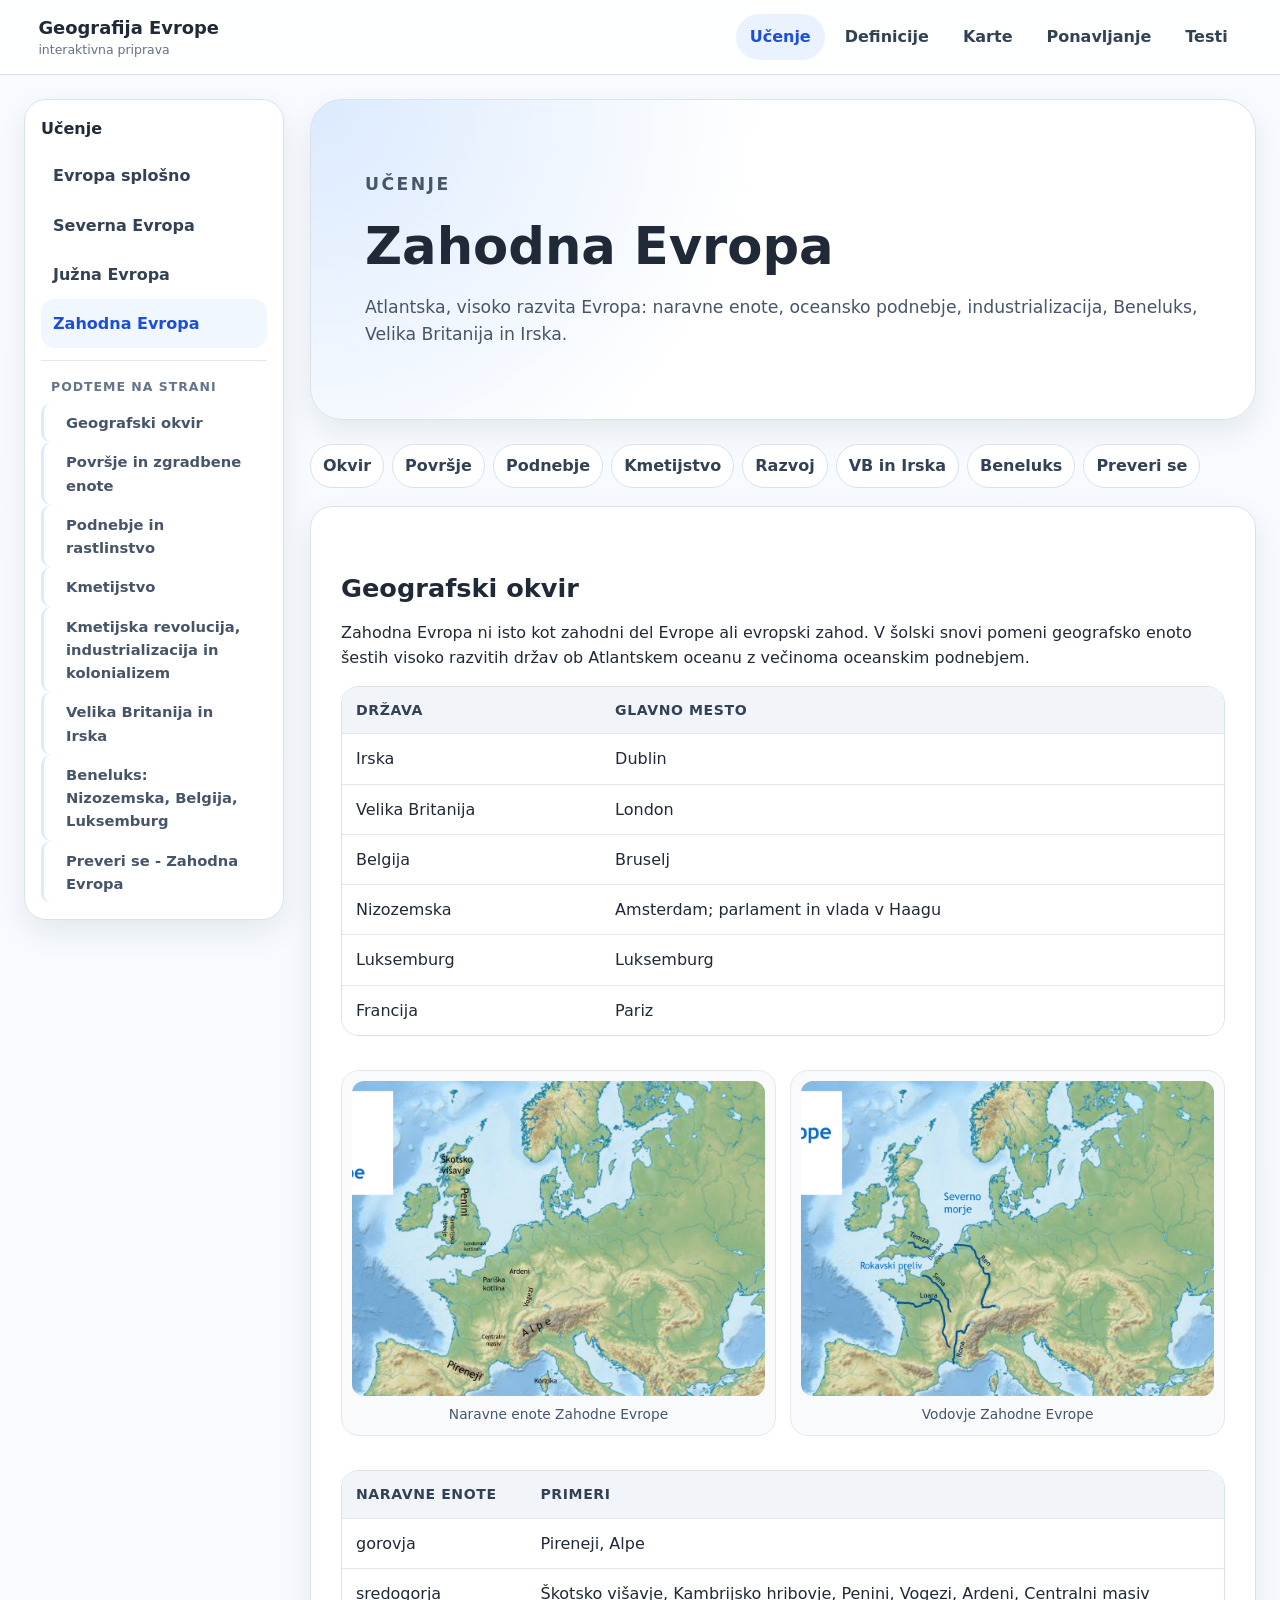
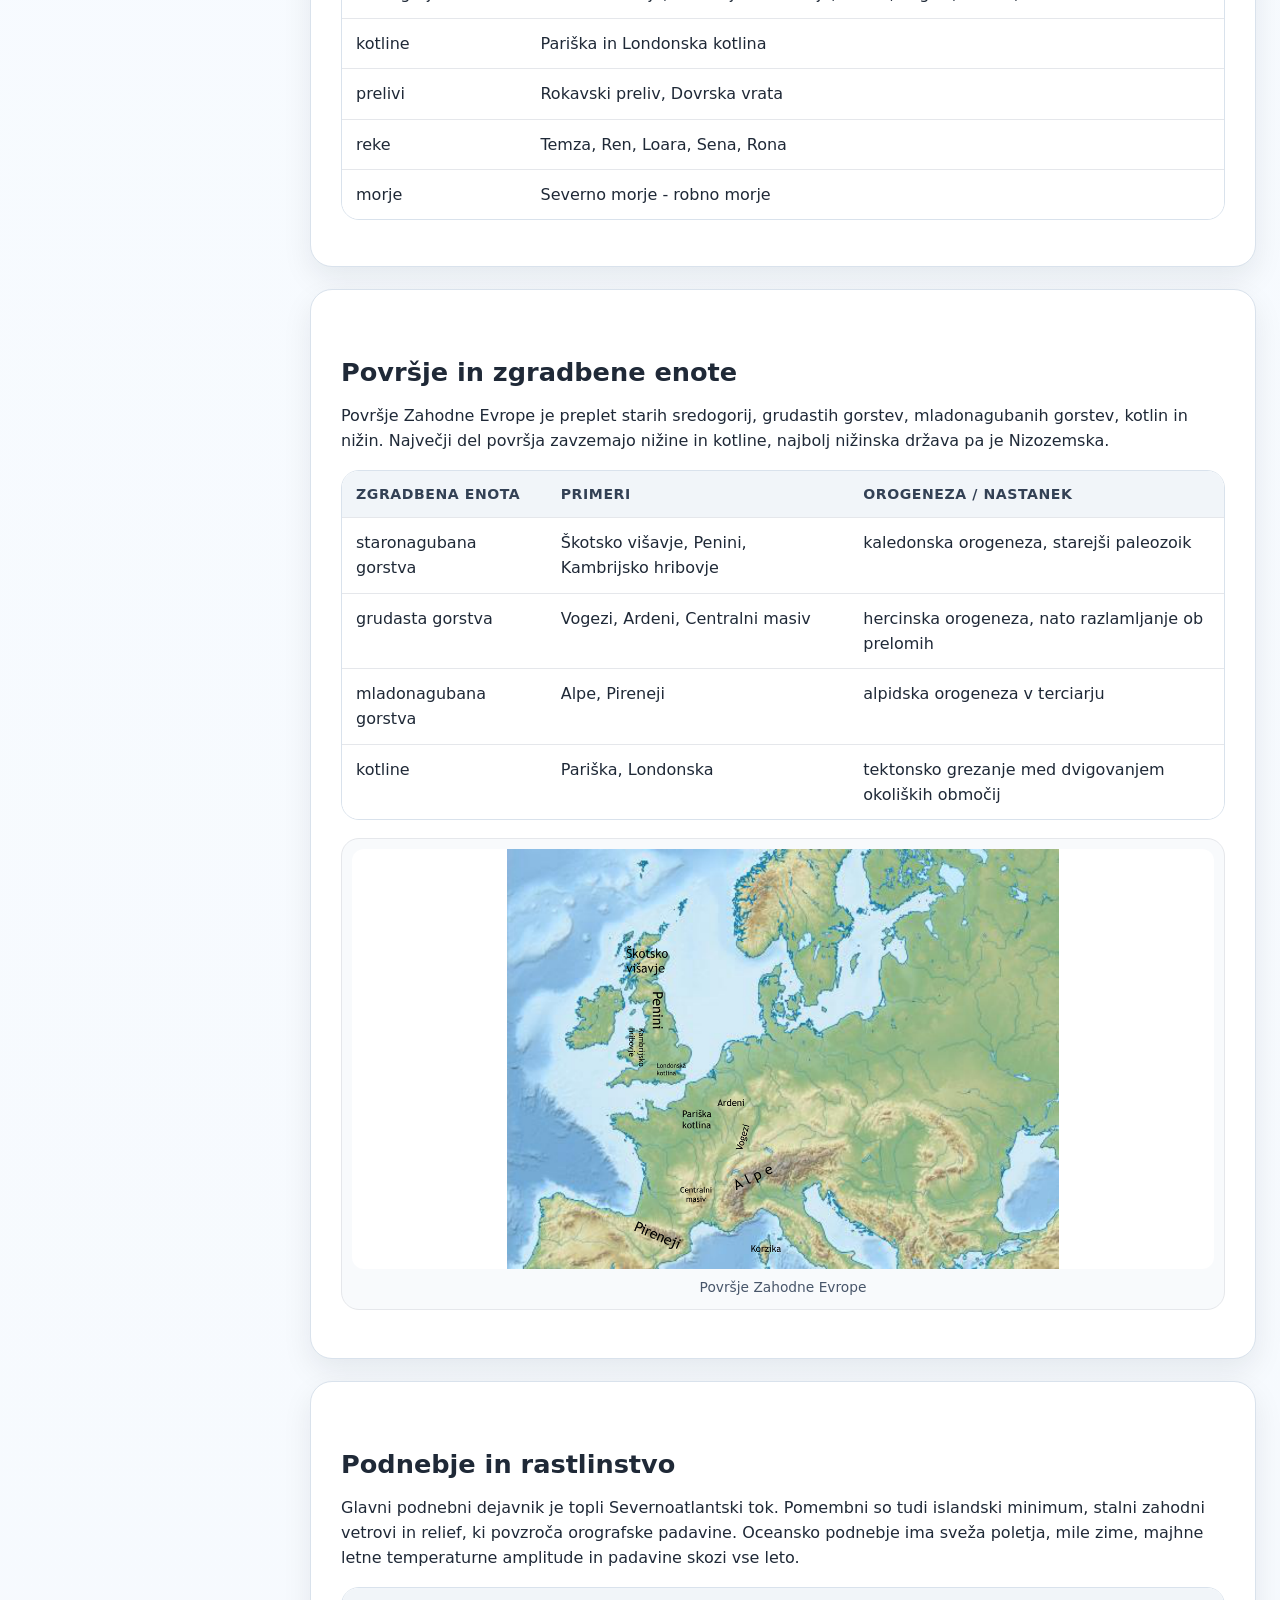
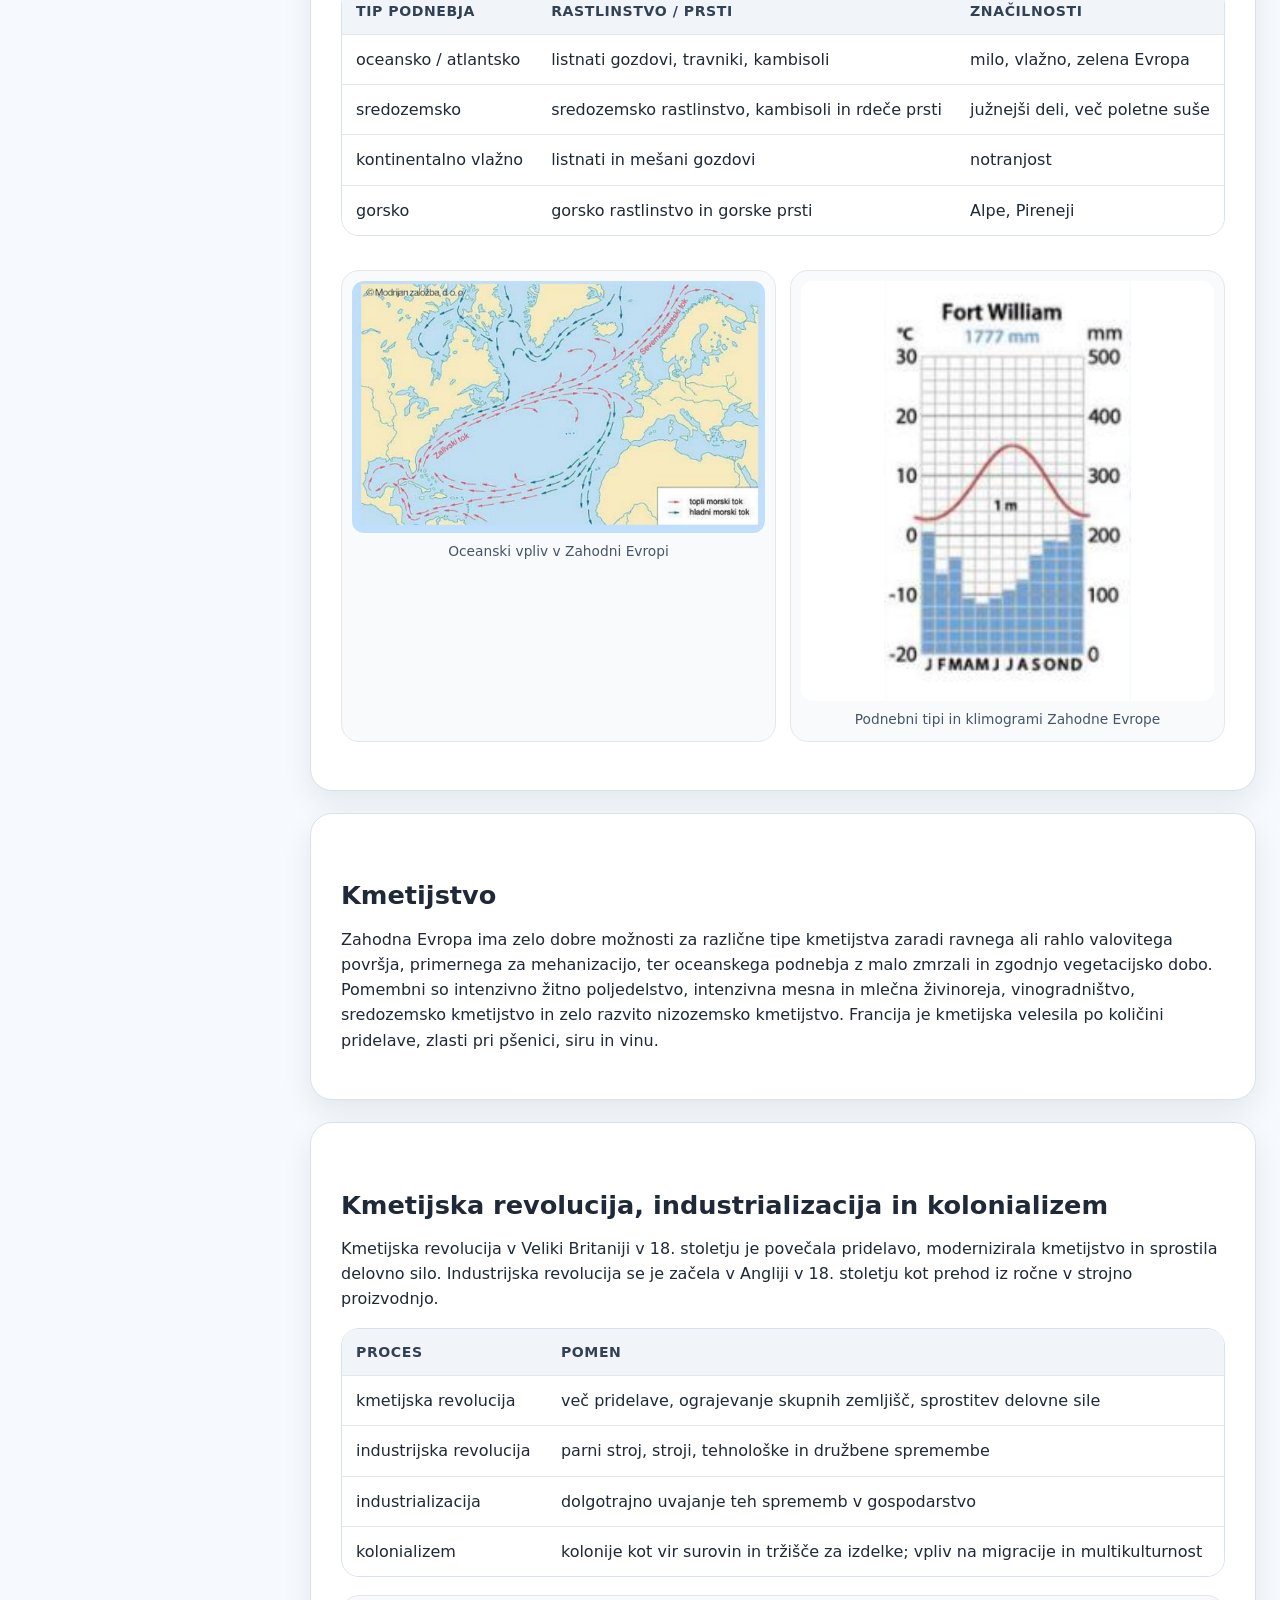
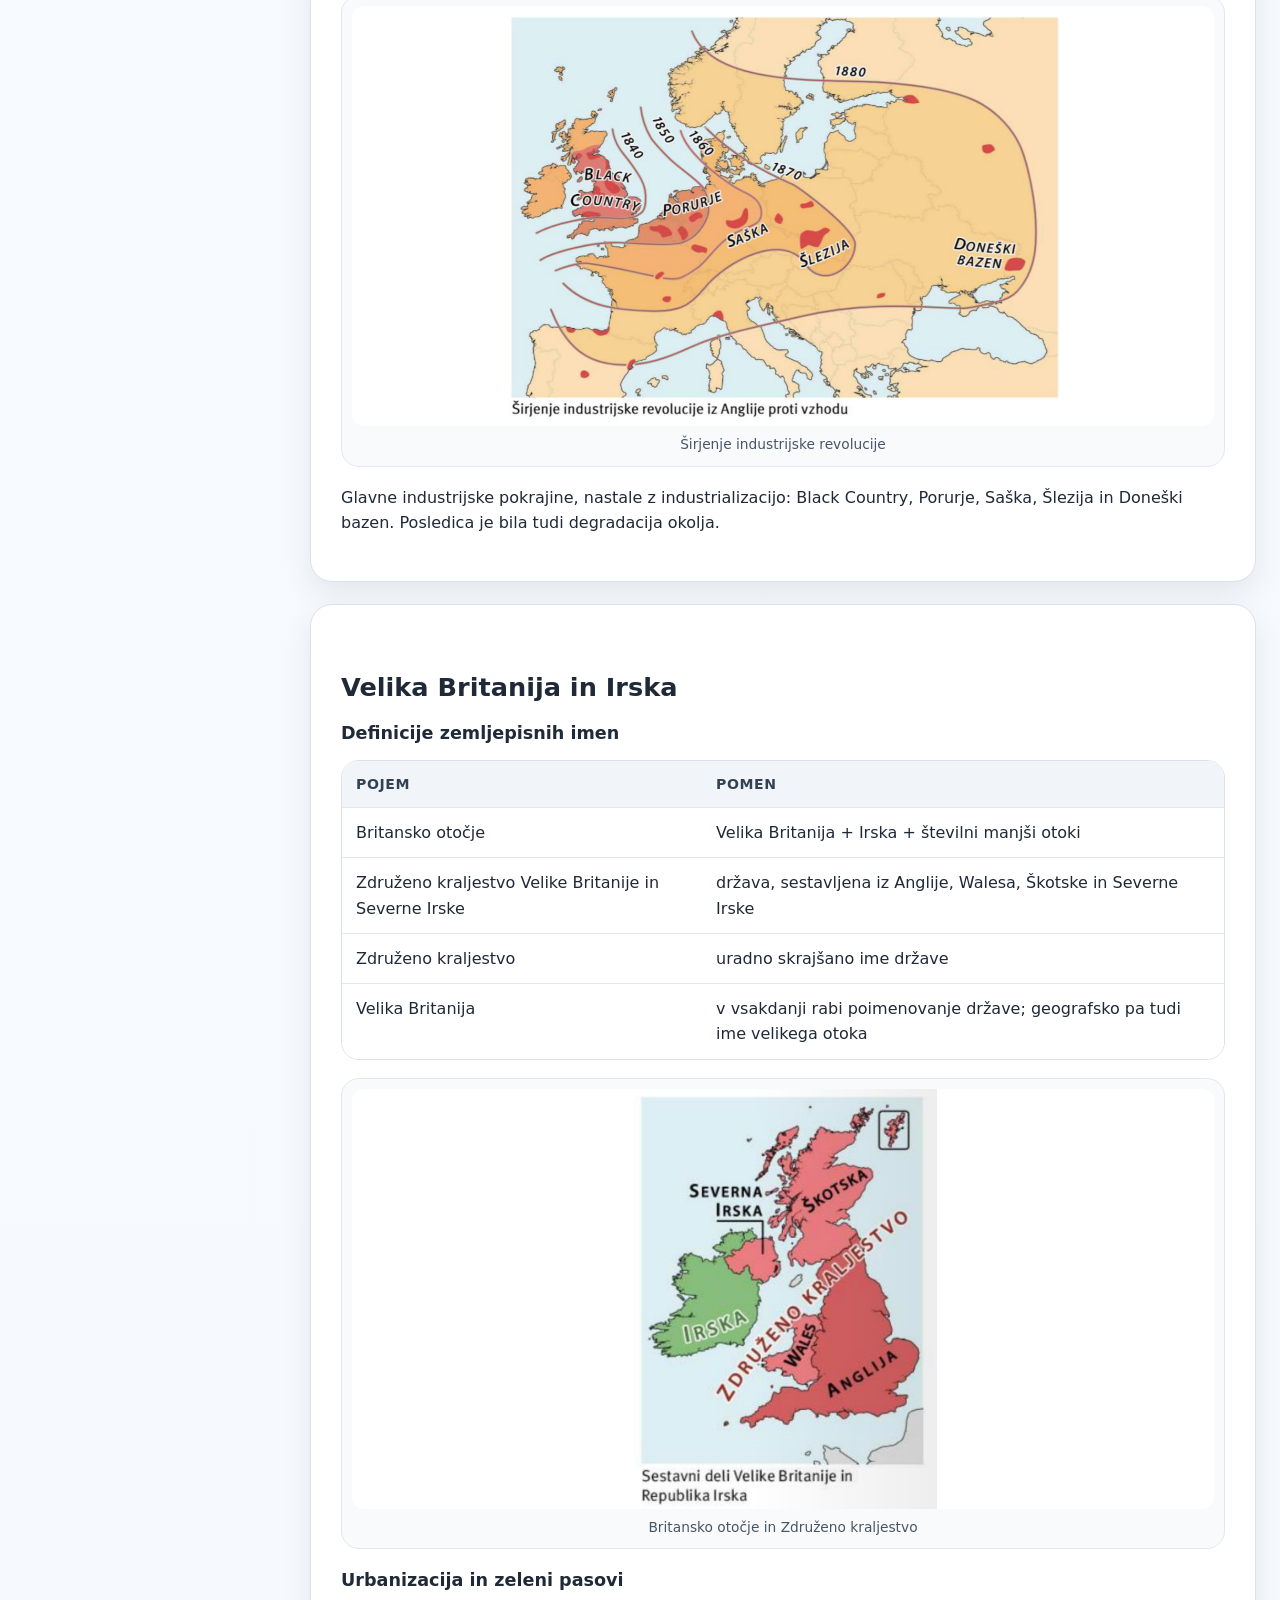
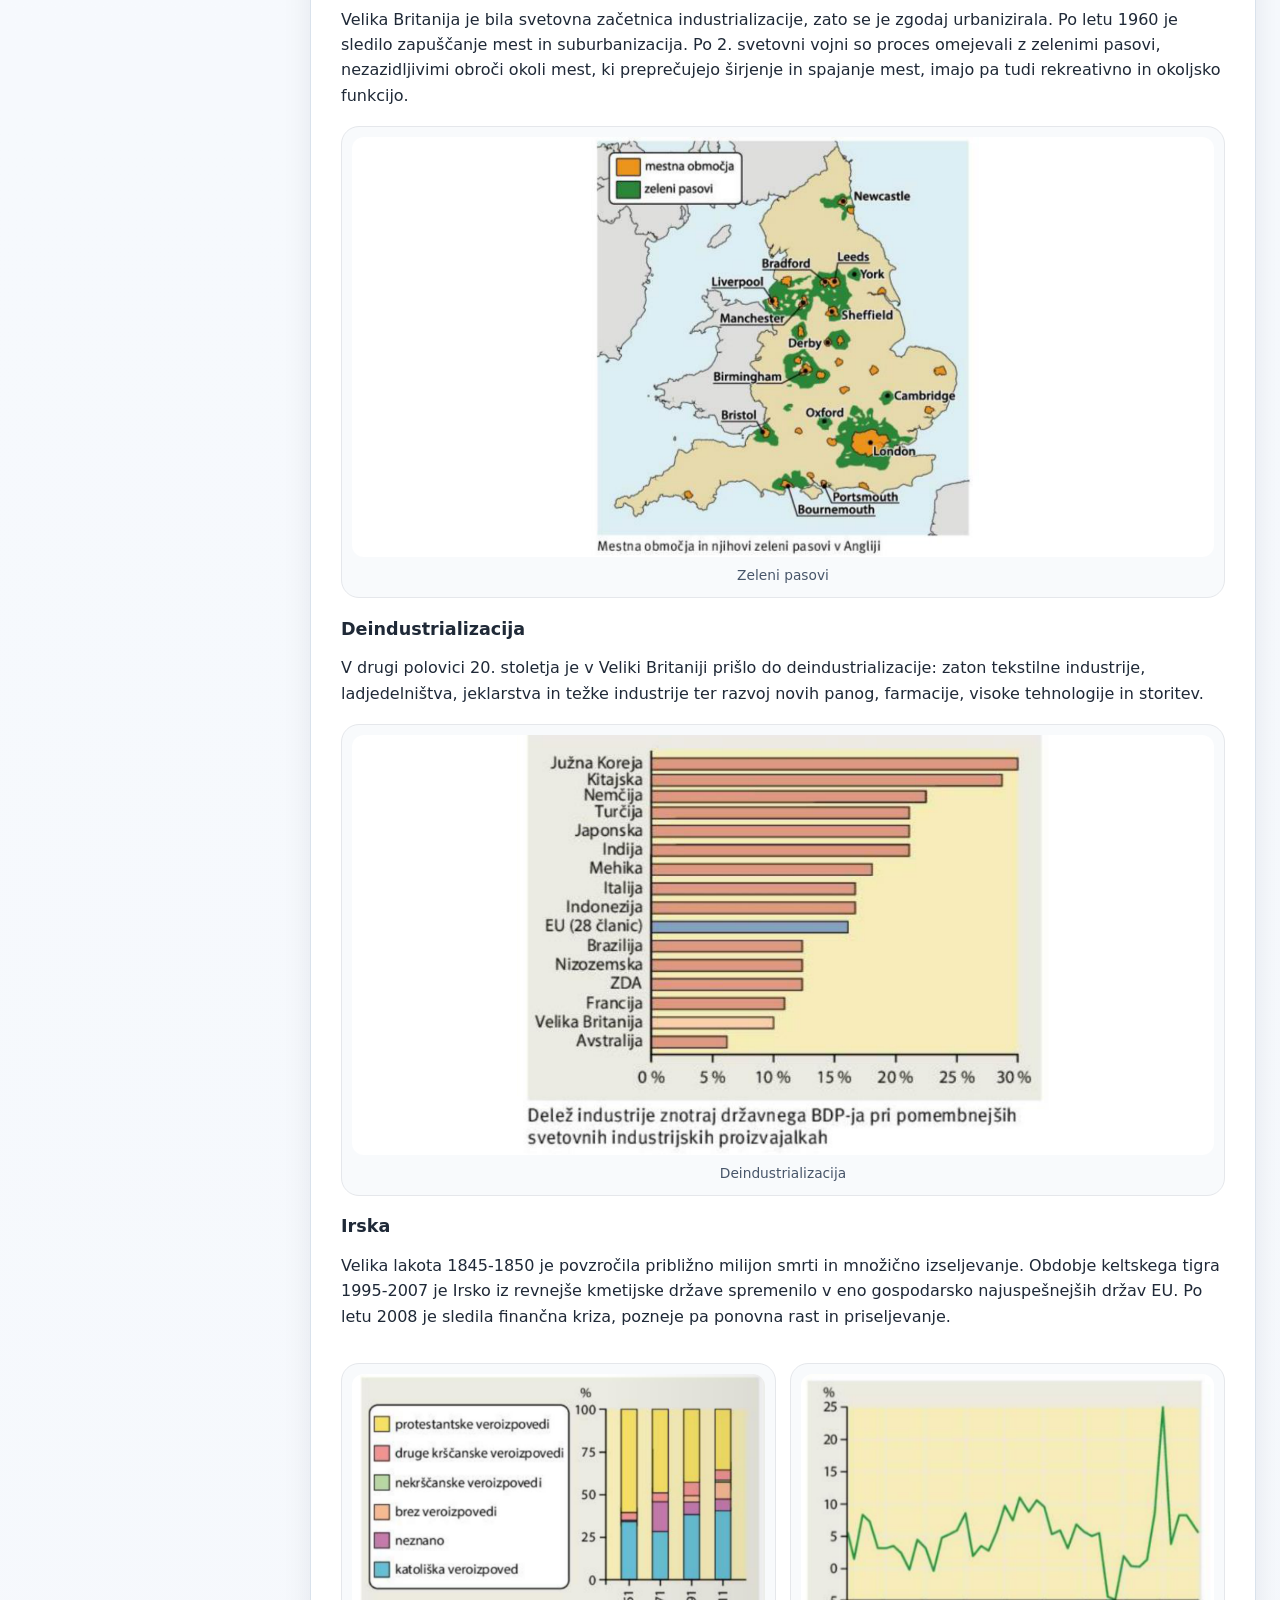
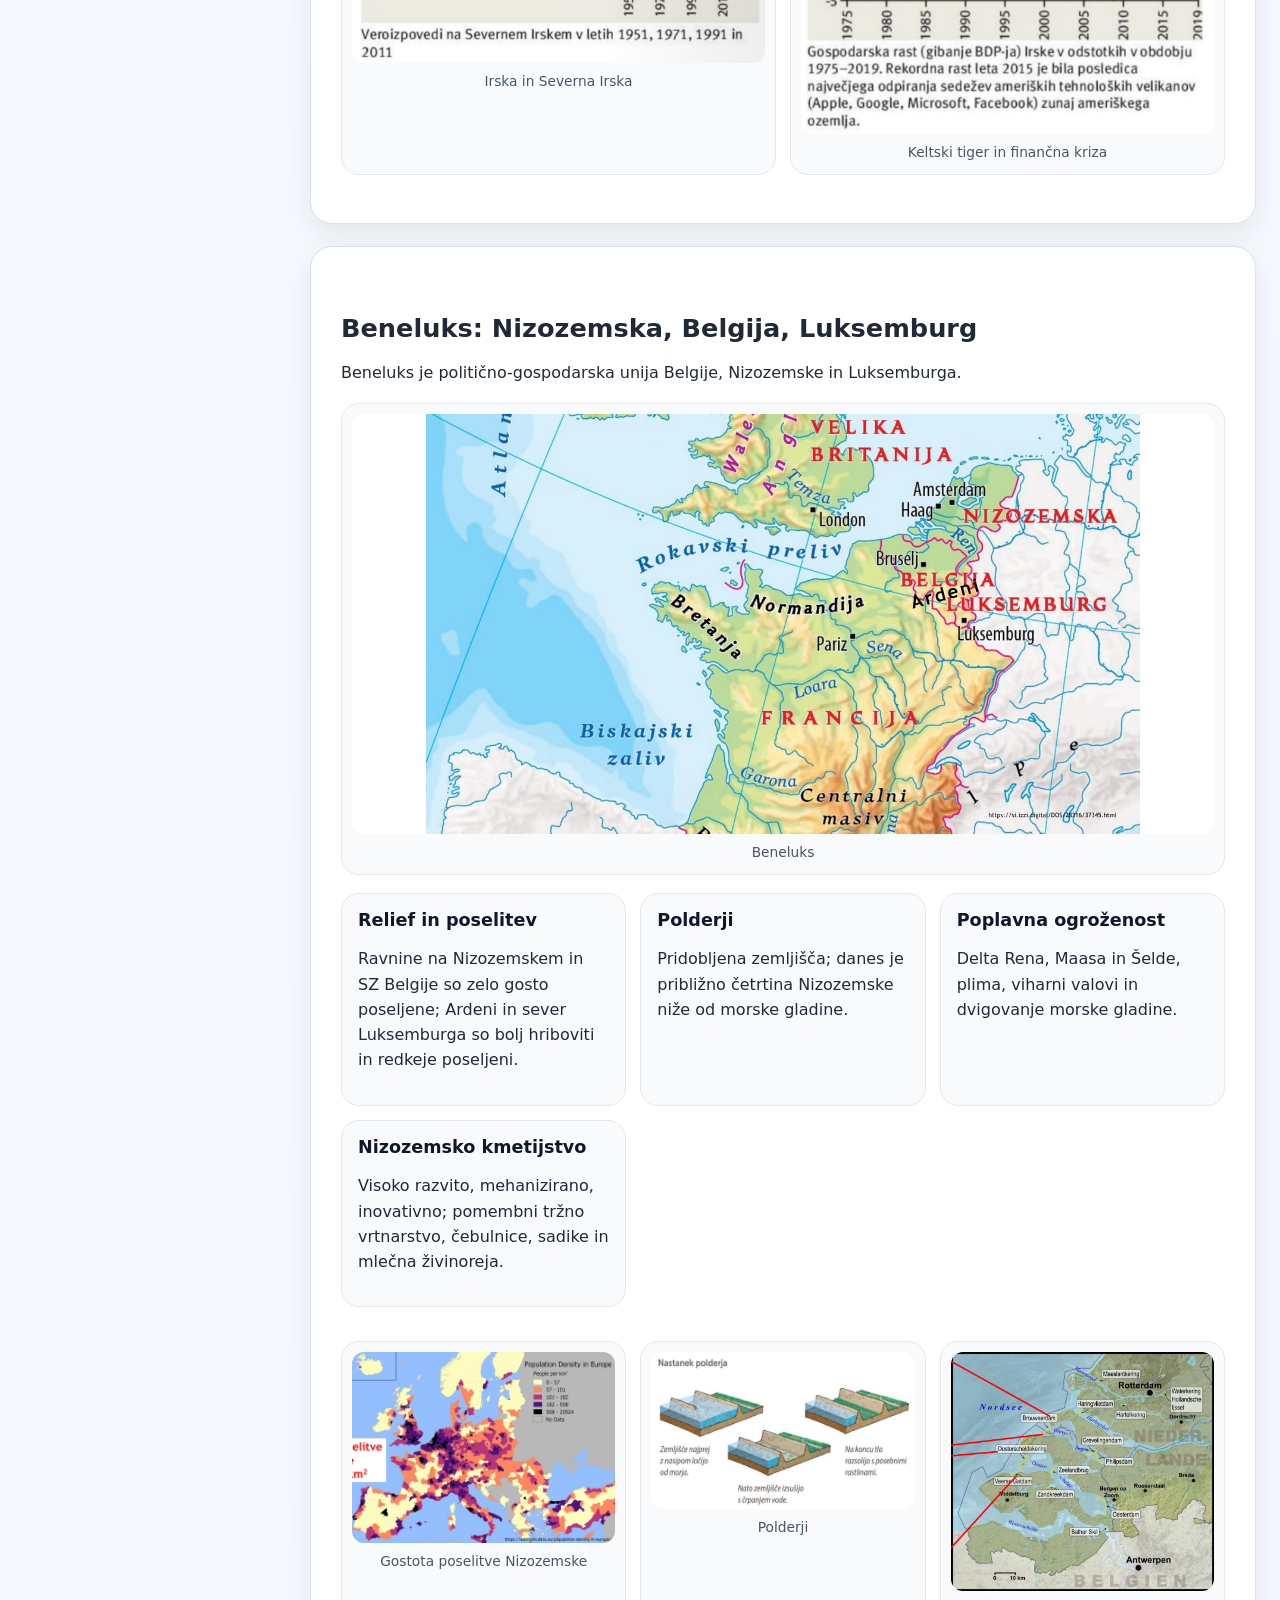
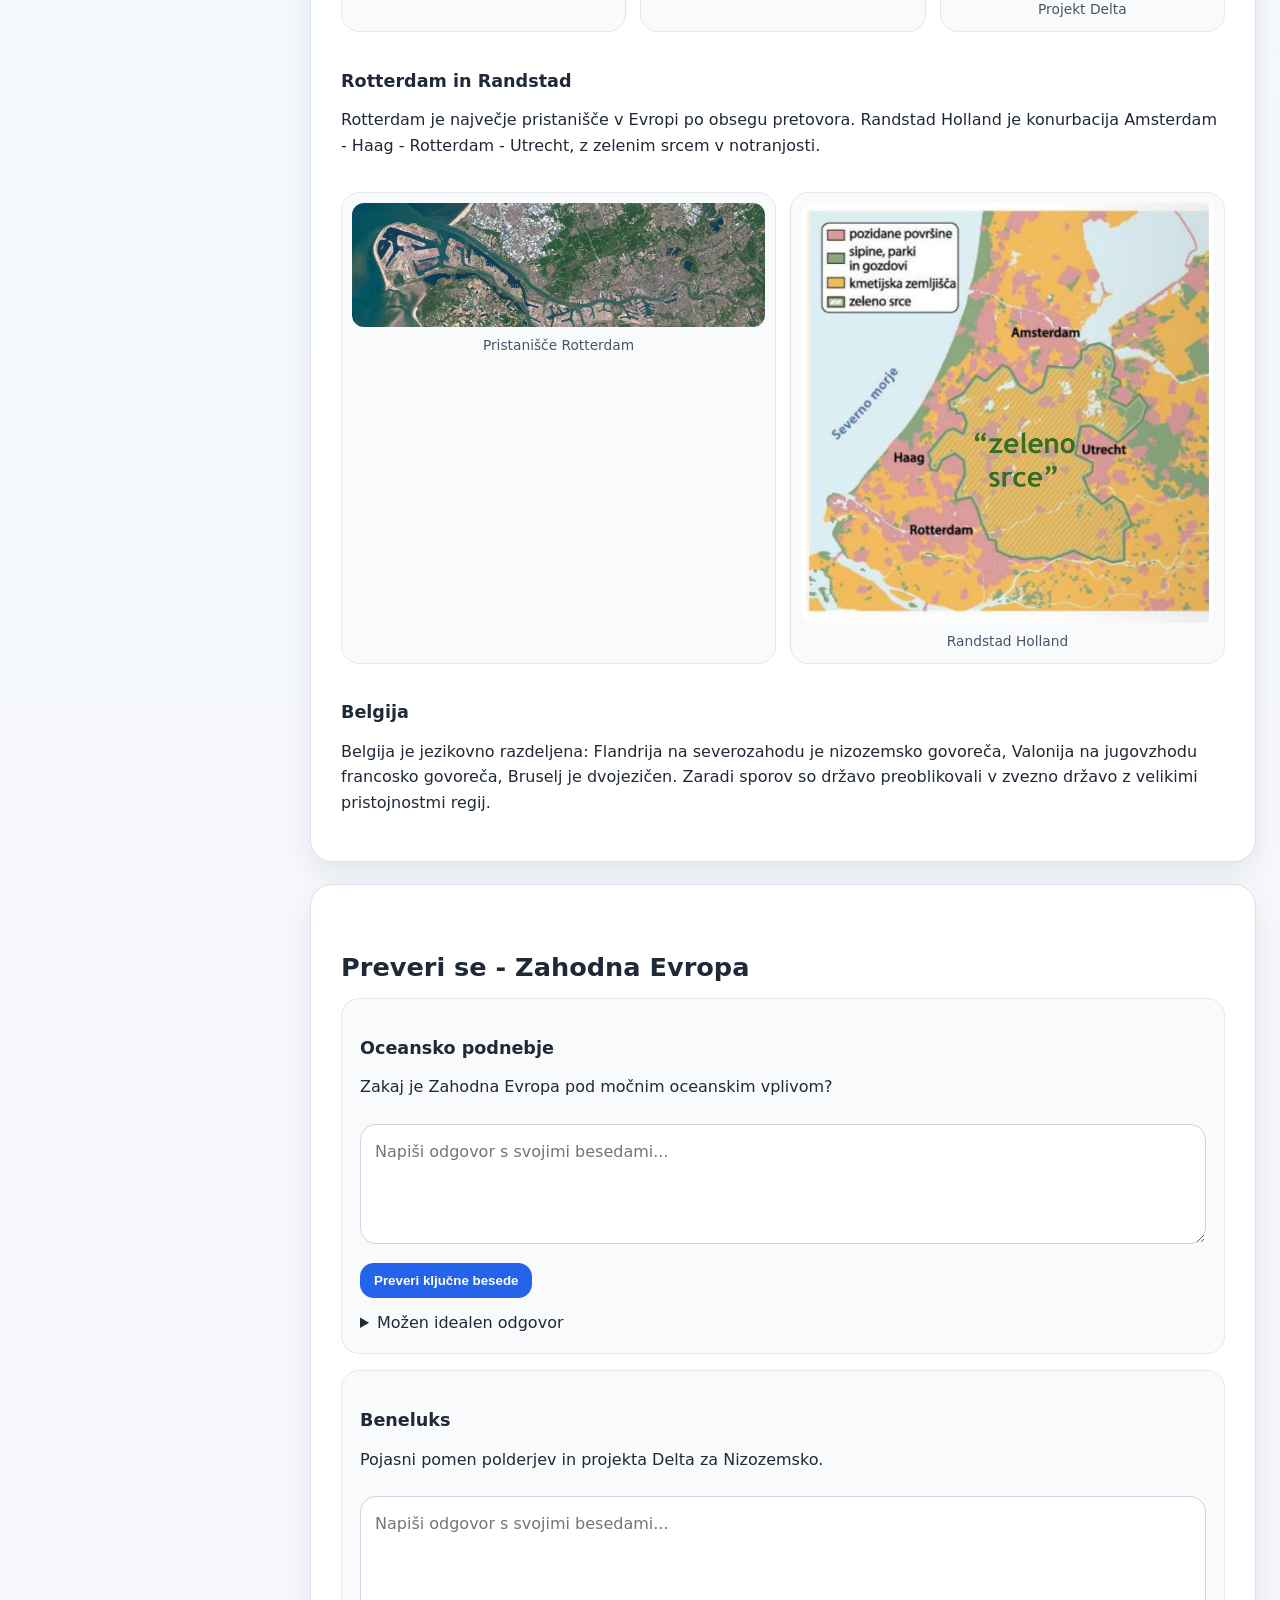
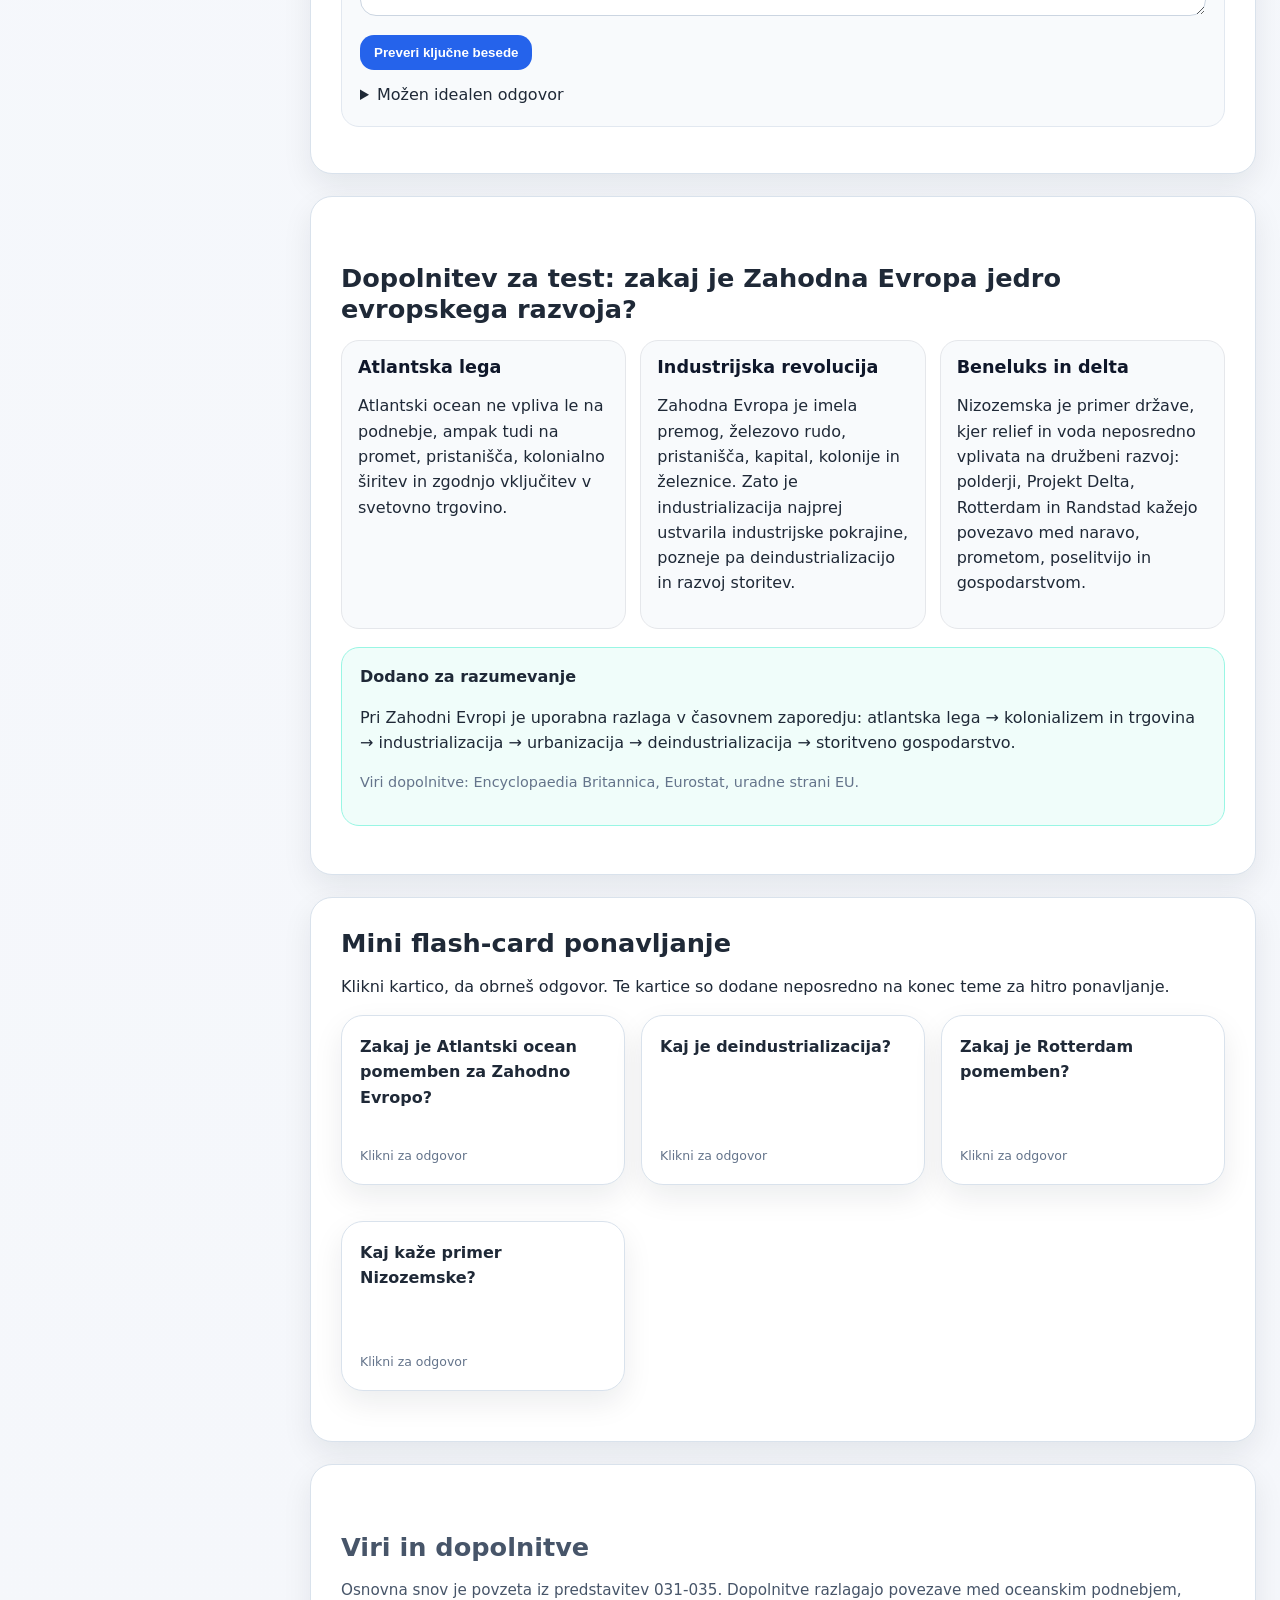
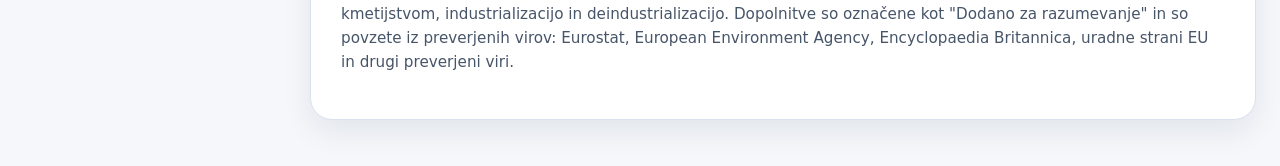
==== commit 85b1751b: "Update zahodna-evropa.html" ====
--- a/ucenje/zahodna-evropa.html
+++ b/ucenje/zahodna-evropa.html
@@ -10,8 +10,8 @@
 <div class="nav-dd"><a class="" href="../ponavljanje/top-vprasanja.html">Ponavljanje</a><div class="dd-menu"><a href="../ponavljanje/top-vprasanja.html">Top vprašanja</a><a href="../ponavljanje/flashcards.html">Flash-cards</a></div></div>
 <a class="" href="../testi.html">Testi</a>
 </nav>
-</header><main class="layout"><button aria-expanded="false" class="subnav-toggle">☰ Podteme snovi</button><aside class="sidebar"><div class="side-title">Učenje</div><a href="evropa.html">Evropa splošno</a><a href="severna-evropa.html">Severna Evropa</a><a href="juzna-evropa.html">Južna Evropa</a><a class="current" href="zahodna-evropa.html">Zahodna Evropa</a><div class="side-divider"></div><div class="side-subtitle">Podteme na strani</div><a class="sublink" href="#okvir">Geografski okvir</a><a class="sublink" href="#povrsje">Površje in zgradbene enote</a><a class="sublink" href="#podnebje">Podnebje in rastlinstvo</a><a class="sublink" href="#kmetijstvo">Kmetijstvo</a><a class="sublink" href="#razvoj">Kmetijska revolucija, industrializacija in kolonializem</a><a class="sublink" href="#uk">Velika Britanija in Irska</a><a class="sublink" href="#beneluks">Beneluks: Nizozemska, Belgija, Luksemburg</a><a class="sublink" href="#preveri">Preveri se - Zahodna Evropa</a></aside><section class="content"><section class="hero"><div><p class="kicker">Učenje</p><h1>Zahodna Evropa</h1><p>Atlantska, visoko razvita Evropa: naravne enote, oceansko podnebje, industrializacija, Beneluks, Velika Britanija in Irska.</p></div></section><div class="toc"><a href="#okvir">Okvir</a><a href="#povrsje">Površje</a><a href="#podnebje">Podnebje</a><a href="#kmetijstvo">Kmetijstvo</a><a href="#razvoj">Razvoj</a><a href="#uk">VB in Irska</a><a href="#beneluks">Beneluks</a><a href="#preveri">Preveri se</a></div><section class="learn-section" id="okvir"><h2>Geografski okvir</h2><p>Zahodna Evropa ni isto kot zahodni del Evrope ali evropski zahod. V šolski snovi pomeni geografsko enoto sedmih visoko razvitih držav ob Atlantskem oceanu z večinoma oceanskim podnebjem.</p><div class="table-wrap"><table><thead><tr><th>Država</th><th>Glavno mesto</th></tr></thead><tbody><tr><td>Irska</td><td>Dublin</td></tr><tr><td>Velika Britanija</td><td>London</td></tr><tr><td>Belgija</td><td>Bruselj</td></tr><tr><td>Nizozemska</td><td>Amsterdam; parlament in vlada v Haagu</td></tr><tr><td>Luksemburg</td><td>Luksemburg</td></tr><tr><td>Francija</td><td>Pariz</td></tr><tr><td>Monako</td><td>Monako</td></tr></tbody></table></div><div class="grid-2"><figure class="fig"><img alt="Naravne enote Zahodne Evrope" src="../assets/images/zahodna_naravne_enote.png"/><figcaption>Naravne enote Zahodne Evrope</figcaption></figure><figure class="fig"><img alt="Vodovje Zahodne Evrope" src="../assets/images/zahodna_vodovje.png"/><figcaption>Vodovje Zahodne Evrope</figcaption></figure></div><div class="table-wrap"><table><thead><tr><th>Naravne enote</th><th>Primeri</th></tr></thead><tbody><tr><td>gorovja</td><td>Pireneji, Alpe</td></tr><tr><td>sredogorja</td><td>Škotsko višavje, Kambrijsko hribovje, Penini, Vogezi, Ardeni, Centralni masiv</td></tr><tr><td>kotline</td><td>Pariška in Londonska kotlina</td></tr><tr><td>prelivi</td><td>Rokavski preliv, Dovrska vrata</td></tr><tr><td>reke</td><td>Temza, Ren, Loara, Sena, Rona</td></tr><tr><td>morje</td><td>Severno morje - robno morje</td></tr></tbody></table></div></section><section class="learn-section" id="povrsje"><h2>Površje in zgradbene enote</h2><p>Površje Zahodne Evrope je preplet starih sredogorij, grudastih gorstev, mladonagubanih gorstev, kotlin in nižin. Največji del površja zavzemajo nižine in kotline, najbolj nižinska država pa je Nizozemska.</p><div class="table-wrap"><table><thead><tr><th>Zgradbena enota</th><th>Primeri</th><th>Orogeneza / nastanek</th></tr></thead><tbody><tr><td>staronagubana gorstva</td><td>Škotsko višavje, Penini, Kambrijsko hribovje</td><td>kaledonska orogeneza, starejši paleozoik</td></tr><tr><td>grudasta gorstva</td><td>Vogezi, Ardeni, Centralni masiv</td><td>hercinska orogeneza, nato razlamljanje ob prelomih</td></tr><tr><td>mladonagubana gorstva</td><td>Alpe, Pireneji</td><td>alpidska orogeneza v terciarju</td></tr><tr><td>kotline</td><td>Pariška, Londonska</td><td>tektonsko grezanje med dvigovanjem okoliških območij</td></tr></tbody></table></div><figure class="fig"><img alt="Površje Zahodne Evrope" src="../assets/images/zahodna_povrsje.png"/><figcaption>Površje Zahodne Evrope</figcaption></figure></section><section class="learn-section" id="podnebje"><h2>Podnebje in rastlinstvo</h2><p>Glavni podnebni dejavnik je topli Severnoatlantski tok. Pomembni so tudi islandski minimum, stalni zahodni vetrovi in relief, ki povzroča orografske padavine. Oceansko podnebje ima sveža poletja, mile zime, majhne letne temperaturne amplitude in padavine skozi vse leto.</p><div class="table-wrap"><table><thead><tr><th>Tip podnebja</th><th>Rastlinstvo / prsti</th><th>Značilnosti</th></tr></thead><tbody><tr><td>oceansko / atlantsko</td><td>listnati gozdovi, travniki, kambisoli</td><td>milo, vlažno, zelena Evropa</td></tr><tr><td>sredozemsko</td><td>sredozemsko rastlinstvo, kambisoli in rdeče prsti</td><td>južnejši deli, več poletne suše</td></tr><tr><td>kontinentalno vlažno</td><td>listnati in mešani gozdovi</td><td>notranjost</td></tr><tr><td>gorsko</td><td>gorsko rastlinstvo in gorske prsti</td><td>Alpe, Pireneji</td></tr></tbody></table></div><div class="grid-2"><figure class="fig"><img alt="Oceanski vpliv v Zahodni Evropi" src="../assets/images/zahodna_podnebje.png"/><figcaption>Oceanski vpliv v Zahodni Evropi</figcaption></figure><figure class="fig"><img alt="Podnebni tipi in klimogrami Zahodne Evrope" src="../assets/images/zahodna_klimogrami.png"/><figcaption>Podnebni tipi in klimogrami Zahodne Evrope</figcaption></figure></div></section><section class="learn-section" id="kmetijstvo"><h2>Kmetijstvo</h2><p>Zahodna Evropa ima zelo dobre možnosti za različne tipe kmetijstva zaradi ravnega ali rahlo valovitega površja, primernega za mehanizacijo, ter oceanskega podnebja z malo zmrzali in zgodnjo vegetacijsko dobo. Pomembni so intenzivno žitno poljedelstvo, intenzivna mesna in mlečna živinoreja, vinogradništvo, sredozemsko kmetijstvo in zelo razvito nizozemsko kmetijstvo. Francija je kmetijska velesila po količini pridelave, zlasti pri pšenici, siru in vinu.</p></section><section class="learn-section" id="razvoj"><h2>Kmetijska revolucija, industrializacija in kolonializem</h2><p>Kmetijska revolucija v Veliki Britaniji v 18. stoletju je povečala pridelavo, modernizirala kmetijstvo in sprostila delovno silo. Industrijska revolucija se je začela v Angliji v 18. stoletju kot prehod iz ročne v strojno proizvodnjo.</p><div class="table-wrap"><table><thead><tr><th>Proces</th><th>Pomen</th></tr></thead><tbody><tr><td>kmetijska revolucija</td><td>več pridelave, ograjevanje skupnih zemljišč, sprostitev delovne sile</td></tr><tr><td>industrijska revolucija</td><td>parni stroj, stroji, tehnološke in družbene spremembe</td></tr><tr><td>industrializacija</td><td>dolgotrajno uvajanje teh sprememb v gospodarstvo</td></tr><tr><td>kolonializem</td><td>kolonije kot vir surovin in tržišče za izdelke; vpliv na migracije in multikulturnost</td></tr></tbody></table></div><figure class="fig"><img alt="Širjenje industrijske revolucije" src="../assets/images/sirjenje_industrijske_revolucije.png"/><figcaption>Širjenje industrijske revolucije</figcaption></figure><p>Glavne industrijske pokrajine, nastale z industrializacijo: Black Country, Porurje, Saška, Šlezija in Doneški bazen. Posledica je bila tudi degradacija okolja.</p></section><section class="learn-section" id="uk"><h2>Velika Britanija in Irska</h2><h3>Definicije zemljepisnih imen</h3><div class="table-wrap"><table><thead><tr><th>Pojem</th><th>Pomen</th></tr></thead><tbody><tr><td>Britansko otočje</td><td>Velika Britanija + Irska + številni manjši otoki</td></tr><tr><td>Združeno kraljestvo Velike Britanije in Severne Irske</td><td>država, sestavljena iz Anglije, Walesa, Škotske in Severne Irske</td></tr><tr><td>Združeno kraljestvo</td><td>uradno skrajšano ime države</td></tr><tr><td>Velika Britanija</td><td>v vsakdanji rabi poimenovanje države; geografsko pa tudi ime velikega otoka</td></tr></tbody></table></div><figure class="fig"><img alt="Britansko otočje in Združeno kraljestvo" src="../assets/images/britansko_otocje.png"/><figcaption>Britansko otočje in Združeno kraljestvo</figcaption></figure><h3>Urbanizacija in zeleni pasovi</h3><p>Velika Britanija je bila svetovna začetnica industrializacije, zato se je zgodaj urbanizirala. Po letu 1960 je sledilo zapuščanje mest in suburbanizacija. Po 2. svetovni vojni so proces omejevali z zelenimi pasovi, nezazidljivimi obroči okoli mest, ki preprečujejo širjenje in spajanje mest, imajo pa tudi rekreativno in okoljsko funkcijo.</p><figure class="fig"><img alt="Zeleni pasovi" src="../assets/images/zeleni_pasovi.png"/><figcaption>Zeleni pasovi</figcaption></figure><h3>Deindustrializacija</h3><p>V drugi polovici 20. stoletja je v Veliki Britaniji prišlo do deindustrializacije: zaton tekstilne industrije, ladjedelništva, jeklarstva in težke industrije ter razvoj novih panog, farmacije, visoke tehnologije in storitev.</p><figure class="fig"><img alt="Deindustrializacija" src="../assets/images/deindustrializacija_uk.png"/><figcaption>Deindustrializacija</figcaption></figure><h3>Irska</h3><p>Velika lakota 1845-1850 je povzročila približno milijon smrti in množično izseljevanje. Obdobje keltskega tigra 1995-2007 je Irsko iz revnejše kmetijske države spremenilo v eno gospodarsko najuspešnejših držav EU. Po letu 2008 je sledila finančna kriza, pozneje pa ponovna rast in priseljevanje.</p><div class="grid-2"><figure class="fig"><img alt="Irska in Severna Irska" src="../assets/images/irska_severna_irska.png"/><figcaption>Irska in Severna Irska</figcaption></figure><figure class="fig"><img alt="Keltski tiger in finančna kriza" src="../assets/images/keltski_tiger.png"/><figcaption>Keltski tiger in finančna kriza</figcaption></figure></div></section><section class="learn-section" id="beneluks"><h2>Beneluks: Nizozemska, Belgija, Luksemburg</h2><p>Beneluks je politično-gospodarska unija Belgije, Nizozemske in Luksemburga.</p><figure class="fig"><img alt="Beneluks" src="../assets/images/beneluks_karta.png"/><figcaption>Beneluks</figcaption></figure><div class="cards"><article class="card"><h3>Relief in poselitev</h3><p>Ravnine na Nizozemskem in SZ Belgije so zelo gosto poseljene; Ardeni in sever Luksemburga so bolj hriboviti in redkeje poseljeni.</p></article><article class="card"><h3>Polderji</h3><p>Pridobljena zemljišča; danes je približno četrtina Nizozemske niže od morske gladine.</p></article><article class="card"><h3>Poplavna ogroženost</h3><p>Delta Rena, Maasa in Šelde, plima, viharni valovi in dvigovanje morske gladine.</p></article><article class="card"><h3>Nizozemsko kmetijstvo</h3><p>Visoko razvito, mehanizirano, inovativno; pomembni tržno vrtnarstvo, čebulnice, sadike in mlečna živinoreja.</p></article></div><div class="grid-3"><figure class="fig"><img alt="Gostota poselitve Nizozemske" src="../assets/images/gostota_nizozemska.png"/><figcaption>Gostota poselitve Nizozemske</figcaption></figure><figure class="fig"><img alt="Polderji" src="../assets/images/polderji.png"/><figcaption>Polderji</figcaption></figure><figure class="fig"><img alt="Projekt Delta" src="../assets/images/projekt_delta.png"/><figcaption>Projekt Delta</figcaption></figure></div><h3>Rotterdam in Randstad</h3><p>Rotterdam je največje pristanišče v Evropi po obsegu pretovora. Randstad Holland je konurbacija Amsterdam - Haag - Rotterdam - Utrecht, z zelenim srcem v notranjosti.</p><div class="grid-2"><figure class="fig"><img alt="Pristanišče Rotterdam" src="../assets/images/rotterdam.png"/><figcaption>Pristanišče Rotterdam</figcaption></figure><figure class="fig"><img alt="Randstad Holland" src="../assets/images/randstad.png"/><figcaption>Randstad Holland</figcaption></figure></div><h3>Belgija</h3><p>Belgija je jezikovno razdeljena: Flandrija na severozahodu je nizozemsko govoreča, Valonija na jugovzhodu francosko govoreča, Bruselj je dvojezičen. Zaradi sporov so državo preoblikovali v zvezno državo z velikimi pristojnostmi regij.</p></section><section class="learn-section" id="preveri"><h2>Preveri se - Zahodna Evropa</h2><div class="check-block" data-keywords="Atlantski ocean|Severnoatlantski tok|zahodni vetrovi|padavine|mile zime"><h3>Oceansko podnebje</h3><p>Zakaj je Zahodna Evropa pod močnim oceanskim vplivom?</p><textarea placeholder="Napiši odgovor s svojimi besedami..."></textarea><button class="btn check-answer">Preveri ključne besede</button><div class="feedback"></div><details><summary>Možen idealen odgovor</summary><p>Zahodna Evropa leži ob Atlantskem oceanu. Topli Severnoatlantski tok in stalni zahodni vetrovi prinašajo vlažen in mil zrak, zato ima območje mile zime, sveža poletja in padavine skozi vse leto.</p><p><a href="zahodna-evropa.html#podnebje">Preberi več v snovi</a></p></details></div><div class="check-block" data-keywords="polderji|nasipi|izsuševanje|depresija|Delta|poplave"><h3>Beneluks</h3><p>Pojasni pomen polderjev in projekta Delta za Nizozemsko.</p><textarea placeholder="Napiši odgovor s svojimi besedami..."></textarea><button class="btn check-answer">Preveri ključne besede</button><div class="feedback"></div><details><summary>Možen idealen odgovor</summary><p>Polderji so izsušena zemljišča, ki so Nizozemski omogočila nova območja za kmetijstvo in poselitev, vendar del površja leži pod morsko gladino. Projekt Delta je sistem nasipov in zapornic, ki zmanjšuje poplavno ogroženost v delti Rena, Maasa in Šelde.</p><p><a href="zahodna-evropa.html#beneluks">Preberi več v snovi</a></p></details></div></section>
+</header><main class="layout"><button aria-expanded="false" class="subnav-toggle">☰ Podteme snovi</button><aside class="sidebar"><div class="side-title">Učenje</div><a href="evropa.html">Evropa splošno</a><a href="severna-evropa.html">Severna Evropa</a><a href="juzna-evropa.html">Južna Evropa</a><a class="current" href="zahodna-evropa.html">Zahodna Evropa</a><div class="side-divider"></div><div class="side-subtitle">Podteme na strani</div><a class="sublink" href="#okvir">Geografski okvir</a><a class="sublink" href="#povrsje">Površje in zgradbene enote</a><a class="sublink" href="#podnebje">Podnebje in rastlinstvo</a><a class="sublink" href="#kmetijstvo">Kmetijstvo</a><a class="sublink" href="#razvoj">Kmetijska revolucija, industrializacija in kolonializem</a><a class="sublink" href="#uk">Velika Britanija in Irska</a><a class="sublink" href="#beneluks">Beneluks: Nizozemska, Belgija, Luksemburg</a><a class="sublink" href="#preveri">Preveri se - Zahodna Evropa</a></aside><section class="content"><section class="hero"><div><p class="kicker">Učenje</p><h1>Zahodna Evropa</h1><p>Atlantska, visoko razvita Evropa: naravne enote, oceansko podnebje, industrializacija, Beneluks, Velika Britanija in Irska.</p></div></section><div class="toc"><a href="#okvir">Okvir</a><a href="#povrsje">Površje</a><a href="#podnebje">Podnebje</a><a href="#kmetijstvo">Kmetijstvo</a><a href="#razvoj">Razvoj</a><a href="#uk">VB in Irska</a><a href="#beneluks">Beneluks</a><a href="#preveri">Preveri se</a></div><section class="learn-section" id="okvir"><h2>Geografski okvir</h2><p>Zahodna Evropa ni isto kot zahodni del Evrope ali evropski zahod. V šolski snovi pomeni geografsko enoto šestih visoko razvitih držav ob Atlantskem oceanu z večinoma oceanskim podnebjem.</p><div class="table-wrap"><table><thead><tr><th>Država</th><th>Glavno mesto</th></tr></thead><tbody><tr><td>Irska</td><td>Dublin</td></tr><tr><td>Velika Britanija</td><td>London</td></tr><tr><td>Belgija</td><td>Bruselj</td></tr><tr><td>Nizozemska</td><td>Amsterdam; parlament in vlada v Haagu</td></tr><tr><td>Luksemburg</td><td>Luksemburg</td></tr><tr><td>Francija</td><td>Pariz</td></tr></tbody></table></div><div class="grid-2"><figure class="fig"><img alt="Naravne enote Zahodne Evrope" src="../assets/images/zahodna_naravne_enote.png"/><figcaption>Naravne enote Zahodne Evrope</figcaption></figure><figure class="fig"><img alt="Vodovje Zahodne Evrope" src="../assets/images/zahodna_vodovje.png"/><figcaption>Vodovje Zahodne Evrope</figcaption></figure></div><div class="table-wrap"><table><thead><tr><th>Naravne enote</th><th>Primeri</th></tr></thead><tbody><tr><td>gorovja</td><td>Pireneji, Alpe</td></tr><tr><td>sredogorja</td><td>Škotsko višavje, Kambrijsko hribovje, Penini, Vogezi, Ardeni, Centralni masiv</td></tr><tr><td>kotline</td><td>Pariška in Londonska kotlina</td></tr><tr><td>prelivi</td><td>Rokavski preliv, Dovrska vrata</td></tr><tr><td>reke</td><td>Temza, Ren, Loara, Sena, Rona</td></tr><tr><td>morje</td><td>Severno morje - robno morje</td></tr></tbody></table></div></section><section class="learn-section" id="povrsje"><h2>Površje in zgradbene enote</h2><p>Površje Zahodne Evrope je preplet starih sredogorij, grudastih gorstev, mladonagubanih gorstev, kotlin in nižin. Največji del površja zavzemajo nižine in kotline, najbolj nižinska država pa je Nizozemska.</p><div class="table-wrap"><table><thead><tr><th>Zgradbena enota</th><th>Primeri</th><th>Orogeneza / nastanek</th></tr></thead><tbody><tr><td>staronagubana gorstva</td><td>Škotsko višavje, Penini, Kambrijsko hribovje</td><td>kaledonska orogeneza, starejši paleozoik</td></tr><tr><td>grudasta gorstva</td><td>Vogezi, Ardeni, Centralni masiv</td><td>hercinska orogeneza, nato razlamljanje ob prelomih</td></tr><tr><td>mladonagubana gorstva</td><td>Alpe, Pireneji</td><td>alpidska orogeneza v terciarju</td></tr><tr><td>kotline</td><td>Pariška, Londonska</td><td>tektonsko grezanje med dvigovanjem okoliških območij</td></tr></tbody></table></div><figure class="fig"><img alt="Površje Zahodne Evrope" src="../assets/images/zahodna_povrsje.png"/><figcaption>Površje Zahodne Evrope</figcaption></figure></section><section class="learn-section" id="podnebje"><h2>Podnebje in rastlinstvo</h2><p>Glavni podnebni dejavnik je topli Severnoatlantski tok. Pomembni so tudi islandski minimum, stalni zahodni vetrovi in relief, ki povzroča orografske padavine. Oceansko podnebje ima sveža poletja, mile zime, majhne letne temperaturne amplitude in padavine skozi vse leto.</p><div class="table-wrap"><table><thead><tr><th>Tip podnebja</th><th>Rastlinstvo / prsti</th><th>Značilnosti</th></tr></thead><tbody><tr><td>oceansko / atlantsko</td><td>listnati gozdovi, travniki, kambisoli</td><td>milo, vlažno, zelena Evropa</td></tr><tr><td>sredozemsko</td><td>sredozemsko rastlinstvo, kambisoli in rdeče prsti</td><td>južnejši deli, več poletne suše</td></tr><tr><td>kontinentalno vlažno</td><td>listnati in mešani gozdovi</td><td>notranjost</td></tr><tr><td>gorsko</td><td>gorsko rastlinstvo in gorske prsti</td><td>Alpe, Pireneji</td></tr></tbody></table></div><div class="grid-2"><figure class="fig"><img alt="Oceanski vpliv v Zahodni Evropi" src="../assets/images/zahodna_podnebje.png"/><figcaption>Oceanski vpliv v Zahodni Evropi</figcaption></figure><figure class="fig"><img alt="Podnebni tipi in klimogrami Zahodne Evrope" src="../assets/images/zahodna_klimogrami.png"/><figcaption>Podnebni tipi in klimogrami Zahodne Evrope</figcaption></figure></div></section><section class="learn-section" id="kmetijstvo"><h2>Kmetijstvo</h2><p>Zahodna Evropa ima zelo dobre možnosti za različne tipe kmetijstva zaradi ravnega ali rahlo valovitega površja, primernega za mehanizacijo, ter oceanskega podnebja z malo zmrzali in zgodnjo vegetacijsko dobo. Pomembni so intenzivno žitno poljedelstvo, intenzivna mesna in mlečna živinoreja, vinogradništvo, sredozemsko kmetijstvo in zelo razvito nizozemsko kmetijstvo. Francija je kmetijska velesila po količini pridelave, zlasti pri pšenici, siru in vinu.</p></section><section class="learn-section" id="razvoj"><h2>Kmetijska revolucija, industrializacija in kolonializem</h2><p>Kmetijska revolucija v Veliki Britaniji v 18. stoletju je povečala pridelavo, modernizirala kmetijstvo in sprostila delovno silo. Industrijska revolucija se je začela v Angliji v 18. stoletju kot prehod iz ročne v strojno proizvodnjo.</p><div class="table-wrap"><table><thead><tr><th>Proces</th><th>Pomen</th></tr></thead><tbody><tr><td>kmetijska revolucija</td><td>več pridelave, ograjevanje skupnih zemljišč, sprostitev delovne sile</td></tr><tr><td>industrijska revolucija</td><td>parni stroj, stroji, tehnološke in družbene spremembe</td></tr><tr><td>industrializacija</td><td>dolgotrajno uvajanje teh sprememb v gospodarstvo</td></tr><tr><td>kolonializem</td><td>kolonije kot vir surovin in tržišče za izdelke; vpliv na migracije in multikulturnost</td></tr></tbody></table></div><figure class="fig"><img alt="Širjenje industrijske revolucije" src="../assets/images/sirjenje_industrijske_revolucije.png"/><figcaption>Širjenje industrijske revolucije</figcaption></figure><p>Glavne industrijske pokrajine, nastale z industrializacijo: Black Country, Porurje, Saška, Šlezija in Doneški bazen. Posledica je bila tudi degradacija okolja.</p></section><section class="learn-section" id="uk"><h2>Velika Britanija in Irska</h2><h3>Definicije zemljepisnih imen</h3><div class="table-wrap"><table><thead><tr><th>Pojem</th><th>Pomen</th></tr></thead><tbody><tr><td>Britansko otočje</td><td>Velika Britanija + Irska + številni manjši otoki</td></tr><tr><td>Združeno kraljestvo Velike Britanije in Severne Irske</td><td>država, sestavljena iz Anglije, Walesa, Škotske in Severne Irske</td></tr><tr><td>Združeno kraljestvo</td><td>uradno skrajšano ime države</td></tr><tr><td>Velika Britanija</td><td>v vsakdanji rabi poimenovanje države; geografsko pa tudi ime velikega otoka</td></tr></tbody></table></div><figure class="fig"><img alt="Britansko otočje in Združeno kraljestvo" src="../assets/images/britansko_otocje.png"/><figcaption>Britansko otočje in Združeno kraljestvo</figcaption></figure><h3>Urbanizacija in zeleni pasovi</h3><p>Velika Britanija je bila svetovna začetnica industrializacije, zato se je zgodaj urbanizirala. Po letu 1960 je sledilo zapuščanje mest in suburbanizacija. Po 2. svetovni vojni so proces omejevali z zelenimi pasovi, nezazidljivimi obroči okoli mest, ki preprečujejo širjenje in spajanje mest, imajo pa tudi rekreativno in okoljsko funkcijo.</p><figure class="fig"><img alt="Zeleni pasovi" src="../assets/images/zeleni_pasovi.png"/><figcaption>Zeleni pasovi</figcaption></figure><h3>Deindustrializacija</h3><p>V drugi polovici 20. stoletja je v Veliki Britaniji prišlo do deindustrializacije: zaton tekstilne industrije, ladjedelništva, jeklarstva in težke industrije ter razvoj novih panog, farmacije, visoke tehnologije in storitev.</p><figure class="fig"><img alt="Deindustrializacija" src="../assets/images/deindustrializacija_uk.png"/><figcaption>Deindustrializacija</figcaption></figure><h3>Irska</h3><p>Velika lakota 1845-1850 je povzročila približno milijon smrti in množično izseljevanje. Obdobje keltskega tigra 1995-2007 je Irsko iz revnejše kmetijske države spremenilo v eno gospodarsko najuspešnejših držav EU. Po letu 2008 je sledila finančna kriza, pozneje pa ponovna rast in priseljevanje.</p><div class="grid-2"><figure class="fig"><img alt="Irska in Severna Irska" src="../assets/images/irska_severna_irska.png"/><figcaption>Irska in Severna Irska</figcaption></figure><figure class="fig"><img alt="Keltski tiger in finančna kriza" src="../assets/images/keltski_tiger.png"/><figcaption>Keltski tiger in finančna kriza</figcaption></figure></div></section><section class="learn-section" id="beneluks"><h2>Beneluks: Nizozemska, Belgija, Luksemburg</h2><p>Beneluks je politično-gospodarska unija Belgije, Nizozemske in Luksemburga.</p><figure class="fig"><img alt="Beneluks" src="../assets/images/beneluks_karta.png"/><figcaption>Beneluks</figcaption></figure><div class="cards"><article class="card"><h3>Relief in poselitev</h3><p>Ravnine na Nizozemskem in SZ Belgije so zelo gosto poseljene; Ardeni in sever Luksemburga so bolj hriboviti in redkeje poseljeni.</p></article><article class="card"><h3>Polderji</h3><p>Pridobljena zemljišča; danes je približno četrtina Nizozemske niže od morske gladine.</p></article><article class="card"><h3>Poplavna ogroženost</h3><p>Delta Rena, Maasa in Šelde, plima, viharni valovi in dvigovanje morske gladine.</p></article><article class="card"><h3>Nizozemsko kmetijstvo</h3><p>Visoko razvito, mehanizirano, inovativno; pomembni tržno vrtnarstvo, čebulnice, sadike in mlečna živinoreja.</p></article></div><div class="grid-3"><figure class="fig"><img alt="Gostota poselitve Nizozemske" src="../assets/images/gostota_nizozemska.png"/><figcaption>Gostota poselitve Nizozemske</figcaption></figure><figure class="fig"><img alt="Polderji" src="../assets/images/polderji.png"/><figcaption>Polderji</figcaption></figure><figure class="fig"><img alt="Projekt Delta" src="../assets/images/projekt_delta.png"/><figcaption>Projekt Delta</figcaption></figure></div><h3>Rotterdam in Randstad</h3><p>Rotterdam je največje pristanišče v Evropi po obsegu pretovora. Randstad Holland je konurbacija Amsterdam - Haag - Rotterdam - Utrecht, z zelenim srcem v notranjosti.</p><div class="grid-2"><figure class="fig"><img alt="Pristanišče Rotterdam" src="../assets/images/rotterdam.png"/><figcaption>Pristanišče Rotterdam</figcaption></figure><figure class="fig"><img alt="Randstad Holland" src="../assets/images/randstad.png"/><figcaption>Randstad Holland</figcaption></figure></div><h3>Belgija</h3><p>Belgija je jezikovno razdeljena: Flandrija na severozahodu je nizozemsko govoreča, Valonija na jugovzhodu francosko govoreča, Bruselj je dvojezičen. Zaradi sporov so državo preoblikovali v zvezno državo z velikimi pristojnostmi regij.</p></section><section class="learn-section" id="preveri"><h2>Preveri se - Zahodna Evropa</h2><div class="check-block" data-keywords="Atlantski ocean|Severnoatlantski tok|zahodni vetrovi|padavine|mile zime"><h3>Oceansko podnebje</h3><p>Zakaj je Zahodna Evropa pod močnim oceanskim vplivom?</p><textarea placeholder="Napiši odgovor s svojimi besedami..."></textarea><button class="btn check-answer">Preveri ključne besede</button><div class="feedback"></div><details><summary>Možen idealen odgovor</summary><p>Zahodna Evropa leži ob Atlantskem oceanu. Topli Severnoatlantski tok in stalni zahodni vetrovi prinašajo vlažen in mil zrak, zato ima območje mile zime, sveža poletja in padavine skozi vse leto.</p><p><a href="zahodna-evropa.html#podnebje">Preberi več v snovi</a></p></details></div><div class="check-block" data-keywords="polderji|nasipi|izsuševanje|depresija|Delta|poplave"><h3>Beneluks</h3><p>Pojasni pomen polderjev in projekta Delta za Nizozemsko.</p><textarea placeholder="Napiši odgovor s svojimi besedami..."></textarea><button class="btn check-answer">Preveri ključne besede</button><div class="feedback"></div><details><summary>Možen idealen odgovor</summary><p>Polderji so izsušena zemljišča, ki so Nizozemski omogočila nova območja za kmetijstvo in poselitev, vendar del površja leži pod morsko gladino. Projekt Delta je sistem nasipov in zapornic, ki zmanjšuje poplavno ogroženost v delti Rena, Maasa in Šelde.</p><p><a href="zahodna-evropa.html#beneluks">Preberi več v snovi</a></p></details></div></section>
 <section class="learn-section" id="dopolnitev-zahod"><h2>Dopolnitev za test: zakaj je Zahodna Evropa jedro evropskega razvoja?</h2>
 <div class="cards"><article class="card"><h3>Atlantska lega</h3><p>Atlantski ocean ne vpliva le na podnebje, ampak tudi na promet, pristanišča, kolonialno širitev in zgodnjo vključitev v svetovno trgovino.</p></article><article class="card"><h3>Industrijska revolucija</h3><p>Zahodna Evropa je imela premog, železovo rudo, pristanišča, kapital, kolonije in železnice. Zato je industrializacija najprej ustvarila industrijske pokrajine, pozneje pa deindustrializacijo in razvoj storitev.</p></article><article class="card"><h3>Beneluks in delta</h3><p>Nizozemska je primer države, kjer relief in voda neposredno vplivata na družbeni razvoj: polderji, Projekt Delta, Rotterdam in Randstad kažejo povezavo med naravo, prometom, poselitvijo in gospodarstvom.</p></article></div>
 <div class="add"><strong>Dodano za razumevanje</strong><p>Pri Zahodni Evropi je uporabna razlaga v časovnem zaporedju: atlantska lega → kolonializem in trgovina → industrializacija → urbanizacija → deindustrializacija → storitveno gospodarstvo.</p><p class="source-note">Viri dopolnitve: Encyclopaedia Britannica, Eurostat, uradne strani EU.</p></div></section>
-<section class="learn-section mini-flash-section"><h2>Mini flash-card ponavljanje</h2><p>Klikni kartico, da obrneš odgovor. Te kartice so dodane neposredno na konec teme za hitro ponavljanje.</p><div class="flash-grid inline-flash"><div class="flash-card"><div class="flash-inner"><div class="flash-face flash-front"><div><strong>Zakaj je Atlantski ocean pomemben za Zahodno Evropo?</strong></div><div class="flash-meta">Klikni za odgovor</div></div><div class="flash-face flash-back"><div>Omili podnebje, omogoča pristanišča in čezmorsko trgovino ter je pomagal pri kolonialni in industrijski moči regije.</div><div class="flash-meta">Klikni za vprašanje</div></div></div></div><div class="flash-card"><div class="flash-inner"><div class="flash-face flash-front"><div><strong>Kaj je deindustrializacija?</strong></div><div class="flash-meta">Klikni za odgovor</div></div><div class="flash-face flash-back"><div>Zmanjšanje pomena industrije in prehod k storitvam, financam, znanju in visokotehnološkim dejavnostim.</div><div class="flash-meta">Klikni za vprašanje</div></div></div></div><div class="flash-card"><div class="flash-inner"><div class="flash-face flash-front"><div><strong>Zakaj je Rotterdam pomemben?</strong></div><div class="flash-meta">Klikni za odgovor</div></div><div class="flash-face flash-back"><div>Je veliko pristanišče ob izlivu Rena in povezuje morski promet z gospodarskim zaledjem Evrope.</div><div class="flash-meta">Klikni za vprašanje</div></div></div></div><div class="flash-card"><div class="flash-inner"><div class="flash-face flash-front"><div><strong>Kaj kaže primer Nizozemske?</strong></div><div class="flash-meta">Klikni za odgovor</div></div><div class="flash-face flash-back"><div>Da lahko človek z nasipi, polderji in vodnim upravljanjem močno preoblikuje pokrajino in omogoči gosto poselitev.</div><div class="flash-meta">Klikni za vprašanje</div></div></div></div></div></section><section class="sources"><h2>Viri in dopolnitve</h2><p>Osnovna snov je povzeta iz predstavitev 031-035. Dopolnitve razlagajo povezave med oceanskim podnebjem, kmetijstvom, industrializacijo in deindustrializacijo. Dopolnitve so označene kot "Dodano za razumevanje" in so povzete iz preverjenih virov: Eurostat, European Environment Agency, Encyclopaedia Britannica, uradne strani EU in drugi preverjeni viri.</p></section></section></main><script src="../assets/js/main.js"></script></body></html>+<section class="learn-section mini-flash-section"><h2>Mini flash-card ponavljanje</h2><p>Klikni kartico, da obrneš odgovor. Te kartice so dodane neposredno na konec teme za hitro ponavljanje.</p><div class="flash-grid inline-flash"><div class="flash-card"><div class="flash-inner"><div class="flash-face flash-front"><div><strong>Zakaj je Atlantski ocean pomemben za Zahodno Evropo?</strong></div><div class="flash-meta">Klikni za odgovor</div></div><div class="flash-face flash-back"><div>Omili podnebje, omogoča pristanišča in čezmorsko trgovino ter je pomagal pri kolonialni in industrijski moči regije.</div><div class="flash-meta">Klikni za vprašanje</div></div></div></div><div class="flash-card"><div class="flash-inner"><div class="flash-face flash-front"><div><strong>Kaj je deindustrializacija?</strong></div><div class="flash-meta">Klikni za odgovor</div></div><div class="flash-face flash-back"><div>Zmanjšanje pomena industrije in prehod k storitvam, financam, znanju in visokotehnološkim dejavnostim.</div><div class="flash-meta">Klikni za vprašanje</div></div></div></div><div class="flash-card"><div class="flash-inner"><div class="flash-face flash-front"><div><strong>Zakaj je Rotterdam pomemben?</strong></div><div class="flash-meta">Klikni za odgovor</div></div><div class="flash-face flash-back"><div>Je veliko pristanišče ob izlivu Rena in povezuje morski promet z gospodarskim zaledjem Evrope.</div><div class="flash-meta">Klikni za vprašanje</div></div></div></div><div class="flash-card"><div class="flash-inner"><div class="flash-face flash-front"><div><strong>Kaj kaže primer Nizozemske?</strong></div><div class="flash-meta">Klikni za odgovor</div></div><div class="flash-face flash-back"><div>Da lahko človek z nasipi, polderji in vodnim upravljanjem močno preoblikuje pokrajino in omogoči gosto poselitev.</div><div class="flash-meta">Klikni za vprašanje</div></div></div></div></div></section><section class="sources"><h2>Viri in dopolnitve</h2><p>Osnovna snov je povzeta iz predstavitev 031-035. Dopolnitve razlagajo povezave med oceanskim podnebjem, kmetijstvom, industrializacijo in deindustrializacijo. Dopolnitve so označene kot "Dodano za razumevanje" in so povzete iz preverjenih virov: Eurostat, European Environment Agency, Encyclopaedia Britannica, uradne strani EU in drugi preverjeni viri.</p></section></section></main><script src="../assets/js/main.js"></script></body></html>
